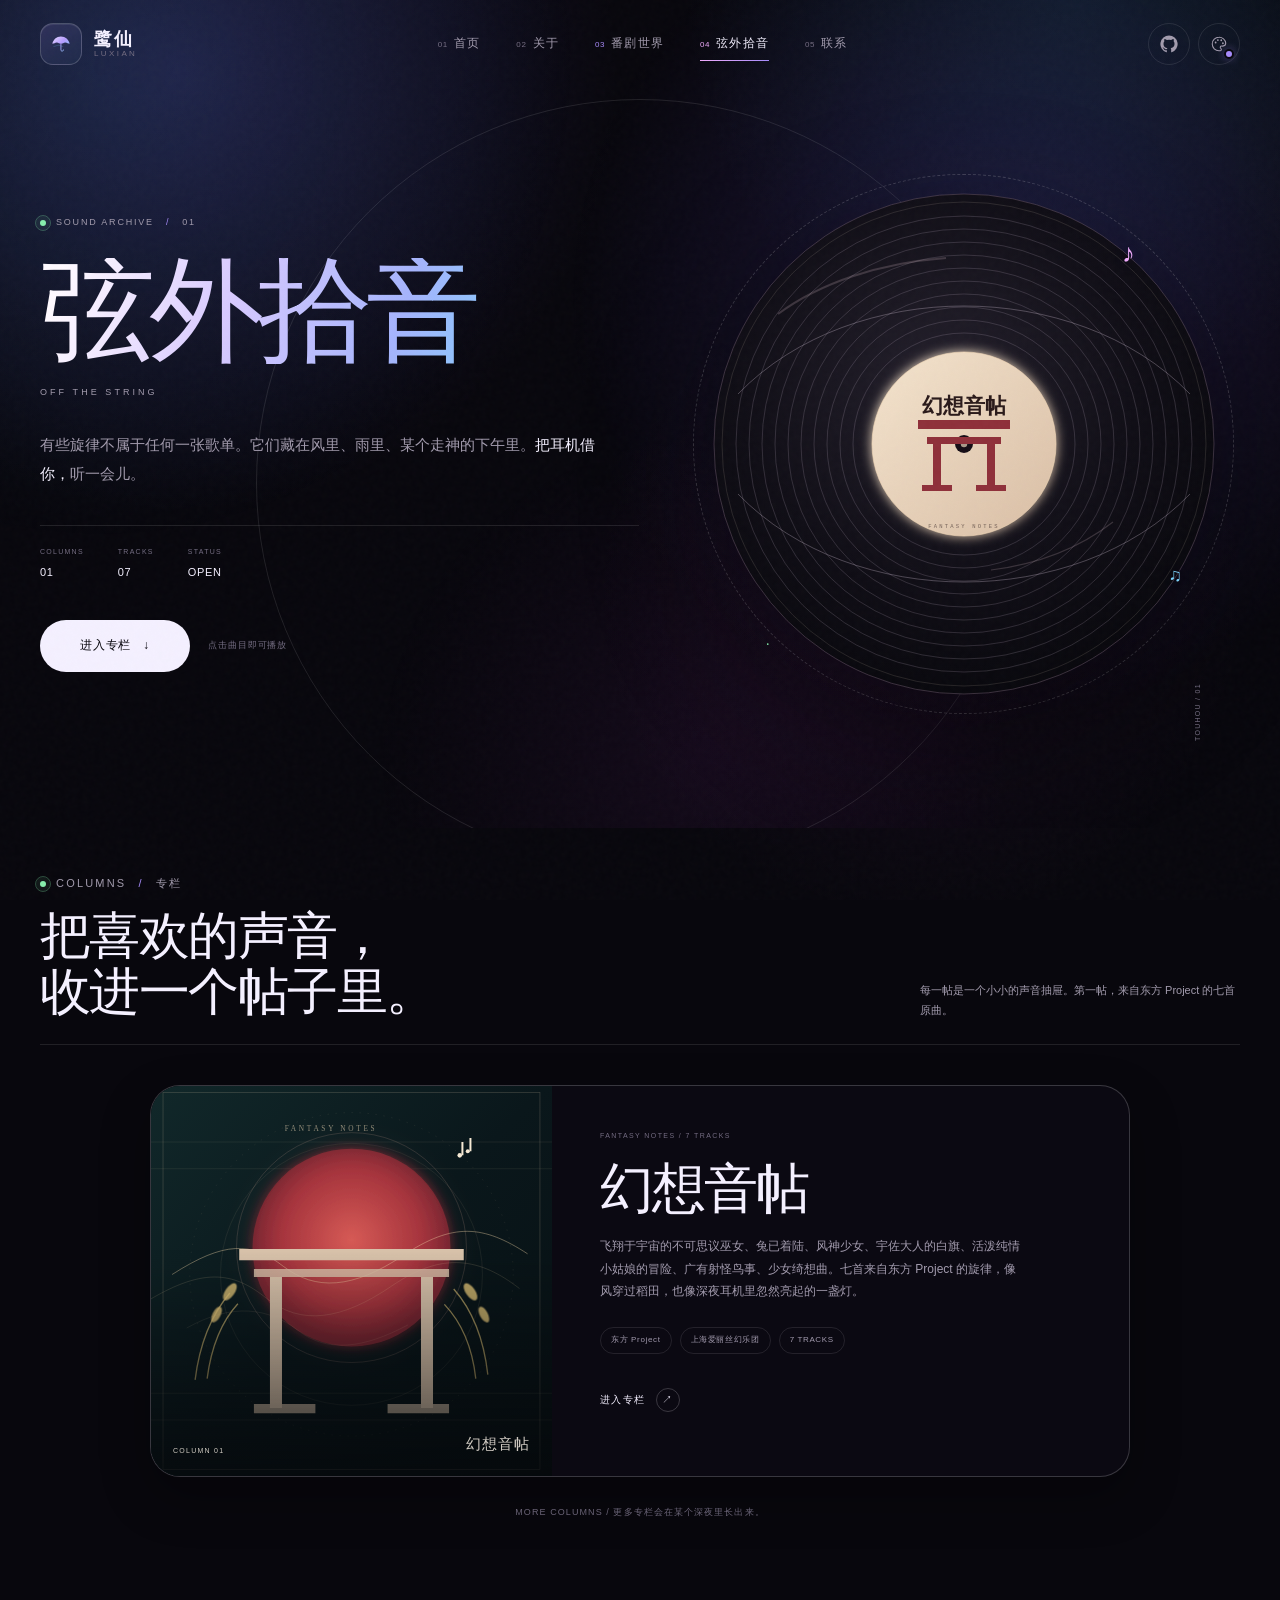
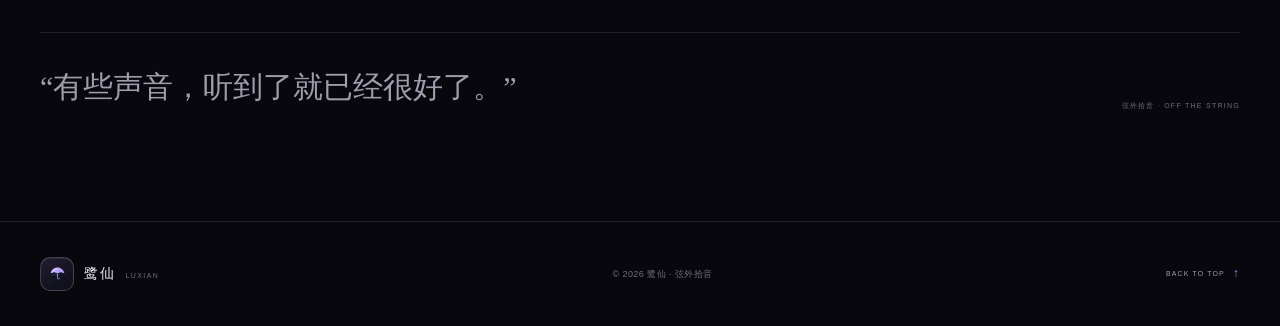
==== music.html @ 806c2c4f "Build Luxian personal website" ====
<!doctype html>
<html lang="zh-CN" data-theme="night" data-tone="dark">
<head>
  <meta charset="utf-8">
  <meta name="viewport" content="width=device-width, initial-scale=1">
  <title>弦外拾音 · 鹭仙 — 收录喜欢的音乐</title>
  <meta name="description" content="鹭仙的音乐分区「弦外拾音」，第一个专栏「幻想音帖」收录《飞翔于宇宙的不可思议巫女》《兔已着陆》《风神少女》《宇佐大人的白旗》《活泼纯情小姑娘的冒险》《广有射怪鸟事》《少女绮想曲》，可直接在网页播放。">
  <meta name="author" content="鹭仙 Luxian">
  <meta name="theme-color" content="#08070d">
  <meta name="color-scheme" content="dark light">
  <link rel="canonical" href="https://luxian120.github.io/music.html">
  <link rel="icon" href="assets/mark.svg" type="image/svg+xml">
  <link rel="apple-touch-icon" href="assets/avatar.jpg">

  <meta property="og:type" content="website">
  <meta property="og:locale" content="zh_CN">
  <meta property="og:site_name" content="鹭仙 · Luxian">
  <meta property="og:title" content="弦外拾音 · 鹭仙 — 收录喜欢的音乐">
  <meta property="og:description" content="第一个专栏「幻想音帖」：七首来自东方 Project 的旋律，点击即可播放。">
  <meta property="og:url" content="https://luxian120.github.io/music.html">
  <meta property="og:image" content="https://luxian120.github.io/assets/og-cover.png">
  <meta property="og:image:width" content="1200">
  <meta property="og:image:height" content="630">
  <meta name="twitter:card" content="summary_large_image">
  <meta name="twitter:title" content="弦外拾音 · 鹭仙">
  <meta name="twitter:description" content="第一个专栏「幻想音帖」：七首来自东方 Project 的旋律，点击即可播放。">
  <meta name="twitter:image" content="https://luxian120.github.io/assets/og-cover.png">

  <script>
    (function () {
      try {
        var moods = {
          day: ['light', '#f5efe5'],
          rain: ['light', '#e6eff3'],
          night: ['dark', '#08070d'],
          bloom: ['light', '#f7eef3']
        };
        var saved = localStorage.getItem('luxian-mood');
        if (!moods[saved]) {
          var legacy = localStorage.getItem('luxian-theme');
          saved = legacy === 'light' ? 'day' : legacy === 'dark' ? 'night' : 'night';
        }
        if (!moods[saved]) saved = 'night';
        document.documentElement.setAttribute('data-theme', saved);
        document.documentElement.setAttribute('data-tone', moods[saved][0]);
        document.documentElement.style.colorScheme = moods[saved][0] === 'dark' ? 'dark' : 'light';
        document.querySelector('meta[name="theme-color"]').setAttribute('content', moods[saved][1]);
      } catch (e) {}
      document.documentElement.classList.add('js');
    })();
  </script>

  <link rel="stylesheet" href="styles.css">
  <link rel="stylesheet" href="music.css">
</head>
<body class="music-page">
  <a class="skip-link" href="#main">跳至主要内容</a>
  <div class="noise" aria-hidden="true"></div>
  <div class="scroll-progress" aria-hidden="true"><span></span></div>

  <svg class="music-symbols" aria-hidden="true" width="0" height="0">
    <defs>
      <symbol id="cover-fantasy" viewBox="0 0 600 600" preserveAspectRatio="xMidYMid slice">
        <defs>
          <linearGradient id="cf-bg" x1="0" y1="0" x2="600" y2="600" gradientUnits="userSpaceOnUse">
            <stop stop-color="#11282a"/><stop offset=".5" stop-color="#0a171b"/><stop offset="1" stop-color="#071013"/>
          </linearGradient>
          <radialGradient id="cf-sun" cx="50%" cy="46%" r="50%">
            <stop stop-color="#d85b56"/><stop offset=".7" stop-color="#a8353e"/><stop offset="1" stop-color="#7d2732"/>
          </radialGradient>
          <filter id="cf-glow" x="-80%" y="-80%" width="260%" height="260%">
            <feGaussianBlur stdDeviation="10" result="b"/>
            <feMerge><feMergeNode in="b"/><feMergeNode in="SourceGraphic"/></feMerge>
          </filter>
        </defs>
        <rect width="600" height="600" fill="url(#cf-bg)"/>
        <g stroke="#d9c2a4" stroke-opacity=".13" fill="none">
          <path d="M0 92h600M0 132h600M0 468h600M0 508h600"/>
          <circle cx="300" cy="290" r="242" stroke-dasharray="2 10"/>
          <circle cx="300" cy="290" r="196"/>
        </g>
        <g filter="url(#cf-glow)">
          <circle cx="300" cy="250" r="148" fill="url(#cf-sun)" opacity=".9"/>
          <circle cx="300" cy="250" r="172" fill="none" stroke="#f0b7a5" stroke-opacity=".24"/>
        </g>
        <g fill="none" stroke="#f1d6a8" stroke-linecap="round">
          <path d="M32 290c78-50 118-49 166-12s104 34 179-16 120-46 186-3" stroke-opacity=".42" stroke-width="1.4"/>
          <path d="M-12 334c88-55 134-49 185-8s112 33 188-19 132-41 190 4" stroke-opacity=".22"/>
          <path d="M54 370c68-38 122-30 166 4s98 27 164-8" stroke-opacity=".15"/>
        </g>
        <g fill="#d8c2aa">
          <path d="M132 252h336v17H132Z"/>
          <path d="M154 282h292v12H154Z" opacity=".82"/>
          <path d="M178 294h18v196h-18ZM404 294h18v196h-18Z"/>
          <path d="M154 484h92v14h-92ZM354 484h92v14h-92Z" opacity=".8"/>
        </g>
        <g fill="none" stroke="#e7c879" stroke-opacity=".62" stroke-width="2">
          <path d="M66 448c8-64 30-104 52-130M84 446c7-54 24-88 46-112M504 440c-7-62-28-102-51-128M486 446c-6-54-25-88-47-111"/>
          <g fill="#e7c879" stroke="none" opacity=".8">
            <ellipse cx="118" cy="316" rx="7" ry="15" transform="rotate(35 118 316)"/>
            <ellipse cx="98" cy="350" rx="6" ry="13" transform="rotate(28 98 350)"/>
            <ellipse cx="478" cy="316" rx="7" ry="15" transform="rotate(-35 478 316)"/>
            <ellipse cx="498" cy="350" rx="6" ry="13" transform="rotate(-28 498 350)"/>
          </g>
        </g>
        <g fill="#f6e9d4">
          <circle cx="462" cy="112" r="3.4"/>
          <circle cx="474" cy="106" r="3"/>
          <path d="M466 112V92M478 106V86" fill="none" stroke="#f6e9d4" stroke-width="3"/>
        </g>
        <text x="200" y="76" fill="#f2d9b7" fill-opacity=".58" font-family="Georgia, serif" font-size="11" letter-spacing="4">FANTASY NOTES</text>
        <rect x="18" y="18" width="564" height="564" fill="none" stroke="#f2d9b7" stroke-opacity=".24"/>
      </symbol>
    </defs>
  </svg>

  <header class="site-header" id="site-header">
    <nav class="nav container" aria-label="主导航">
      <a class="brand" href="index.html" aria-label="鹭仙 Luxian，返回首页">
        <span class="brand-mark"><img src="assets/mark.svg" alt="" width="24" height="24"></span>
        <span class="brand-name"><strong>鹭仙</strong><small>LUXIAN</small></span>
      </a>

      <div class="nav-links">
        <a href="index.html"><span>01</span>首页</a>
        <a href="index.html#about"><span>02</span>关于</a>
        <a class="nav-worlds" href="worlds.html"><span>03</span>番剧世界</a>
        <a class="nav-music is-active" href="music.html" aria-current="page"><span>04</span>弦外拾音</a>
        <a href="index.html#contact"><span>05</span>联系</a>
      </div>

      <div class="nav-actions">
        <a class="icon-button github-link" href="https://github.com/Luxian120" target="_blank" rel="noopener noreferrer" aria-label="在 GitHub 上查看鹭仙">
          <svg viewBox="0 0 24 24" aria-hidden="true"><path fill="currentColor" d="M12 .7a11.5 11.5 0 0 0-3.64 22.4c.58.1.79-.25.79-.56v-2.2c-3.2.7-3.88-1.36-3.88-1.36-.53-1.33-1.28-1.68-1.28-1.68-1.05-.72.08-.7.08-.7 1.16.08 1.77 1.19 1.77 1.19 1.03 1.76 2.7 1.25 3.36.96.1-.75.4-1.25.73-1.54-2.56-.29-5.26-1.28-5.26-5.68 0-1.25.45-2.28 1.19-3.08-.12-.29-.52-1.46.11-3.04 0 0 .97-.31 3.16 1.18a11 11 0 0 1 5.76 0c2.2-1.49 3.16-1.18 3.16-1.18.63 1.58.23 2.75.11 3.04.74.8 1.19 1.83 1.19 3.08 0 4.41-2.7 5.38-5.27 5.67.41.36.78 1.07.78 2.15v3.2c0 .3.21.66.8.55A11.5 11.5 0 0 0 12 .7Z"/></svg>
        </a>
        <div class="mood-picker" data-mood-picker>
          <button class="icon-button mood-toggle" type="button" aria-label="切换心情主题" aria-haspopup="true" aria-controls="mood-menu" aria-expanded="false" title="切换心情主题">
            <svg viewBox="0 0 24 24" aria-hidden="true"><path d="M12 3a9 9 0 1 0 0 18h1.4a1.7 1.7 0 0 0 1-3.1 1.7 1.7 0 0 1 1-3.1H17a4 4 0 0 0 4-4A8.8 8.8 0 0 0 12 3Z" fill="none" stroke="currentColor" stroke-width="1.4"/><circle cx="7.5" cy="10" r="1.2" fill="currentColor"/><circle cx="10.5" cy="6.8" r="1.2" fill="currentColor"/><circle cx="15" cy="7" r="1.2" fill="currentColor"/><circle cx="17.2" cy="11" r="1.2" fill="currentColor"/></svg>
          </button>
          <div class="mood-menu" id="mood-menu" role="menu" aria-label="心情主题" hidden>
            <div class="mood-menu-head"><span>MOOD</span><span>心情主题</span></div>
            <button class="mood-option" type="button" role="menuitemradio" aria-checked="false" data-mood="day"><span class="mood-swatch" style="--swatch:#d9873d"></span><span class="mood-name">晴<small>DAYLIGHT</small></span><span class="mood-check">✓</span></button>
            <button class="mood-option" type="button" role="menuitemradio" aria-checked="false" data-mood="rain"><span class="mood-swatch" style="--swatch:#5e9db8"></span><span class="mood-name">雨<small>RAIN</small></span><span class="mood-check">✓</span></button>
            <button class="mood-option" type="button" role="menuitemradio" aria-checked="true" data-mood="night"><span class="mood-swatch" style="--swatch:#a78bfa"></span><span class="mood-name">夜<small>MIDNIGHT</small></span><span class="mood-check">✓</span></button>
            <button class="mood-option" type="button" role="menuitemradio" aria-checked="false" data-mood="bloom"><span class="mood-swatch" style="--swatch:#d778a6"></span><span class="mood-name">花<small>BLOOM</small></span><span class="mood-check">✓</span></button>
          </div>
        </div>
        <button class="menu-toggle" type="button" aria-label="打开菜单" aria-expanded="false" aria-controls="mobile-menu">
          <span></span><span></span>
        </button>
      </div>
    </nav>
  </header>

  <div class="mobile-menu" id="mobile-menu" aria-hidden="true">
    <div class="mobile-menu-inner">
      <p class="mobile-kicker">MENU <span>/</span> 目录</p>
      <nav class="mobile-nav" aria-label="移动端导航">
        <a href="index.html"><span>01</span>首页</a>
        <a href="index.html#about"><span>02</span>关于</a>
        <a href="worlds.html"><span>03</span>番剧世界</a>
        <a href="music.html"><span>04</span>弦外拾音</a>
        <a href="index.html#contact"><span>05</span>联系</a>
      </nav>
      <div class="mobile-menu-foot">
        <a href="https://github.com/Luxian120" target="_blank" rel="noopener noreferrer">GitHub <span>↗</span></a>
        <p>ShanghaiTech University<br>Computer Science</p>
      </div>
    </div>
  </div>

  <main id="main">
    <section class="music-hero" id="top">
      <div class="container music-hero-inner">
        <div class="music-hero-copy">
          <p class="eyebrow reveal"><span class="status-dot"></span>SOUND ARCHIVE <span class="eyebrow-slash">/</span> 01</p>
          <h1 class="music-title reveal">
            <span class="music-title-cn">弦外拾音</span>
            <small>OFF THE STRING</small>
          </h1>
          <p class="music-lead reveal">有些旋律不属于任何一张歌单。它们藏在风里、雨里、某个走神的下午里。<em>把耳机借你，</em>听一会儿。</p>

          <div class="music-meta-row reveal">
            <span class="music-meta"><span>COLUMNS</span><strong>01</strong></span>
            <span class="music-meta"><span>TRACKS</span><strong>07</strong></span>
            <span class="music-meta"><span>STATUS</span><strong>OPEN</strong></span>
          </div>

          <div class="music-hero-actions reveal">
            <a class="button button-primary" href="#columns">进入专栏 <span>↓</span></a>
            <small>点击曲目即可播放</small>
          </div>
        </div>

        <div class="music-hero-art reveal" aria-hidden="true">
          <span class="music-float-note music-float-note--a">♪</span>
          <span class="music-float-note music-float-note--b">♫</span>
          <span class="music-float-note music-float-note--c">·</span>
          <svg class="music-disc" viewBox="0 0 520 520">
            <defs>
              <radialGradient id="disc-bg" cx="45%" cy="38%" r="72%">
                <stop stop-color="#24202c"/><stop offset=".55" stop-color="#100e16"/><stop offset="1" stop-color="#06060a"/>
              </radialGradient>
              <linearGradient id="disc-label" x1="0" y1="0" x2="1" y2="1">
                <stop stop-color="#f4e4ce"/><stop offset="1" stop-color="#d9bea5"/>
              </linearGradient>
              <filter id="disc-glow" x="-60%" y="-60%" width="220%" height="220%">
                <feGaussianBlur stdDeviation="6" result="b"/>
                <feMerge><feMergeNode in="b"/><feMergeNode in="SourceGraphic"/></feMerge>
              </filter>
            </defs>
            <circle cx="260" cy="260" r="250" fill="url(#disc-bg)" stroke="#6b596a" stroke-opacity=".5"/>
            <g class="disc-grooves" fill="none" stroke="#d9c9de" stroke-opacity=".17">
              <circle cx="260" cy="260" r="228"/>
              <circle cx="260" cy="260" r="215"/>
              <circle cx="260" cy="260" r="202"/>
              <circle cx="260" cy="260" r="189"/>
              <circle cx="260" cy="260" r="176"/>
              <circle cx="260" cy="260" r="163"/>
              <circle cx="260" cy="260" r="150"/>
              <circle cx="260" cy="260" r="137"/>
              <circle cx="260" cy="260" r="124"/>
              <circle cx="260" cy="260" r="111"/>
              <path d="M34 210c58-60 144-88 226-88s168 28 226 88" stroke-opacity=".3"/>
              <path d="M34 310c58 60 144 88 226 88s168-28 226-88" stroke-opacity=".3"/>
            </g>
            <g class="disc-highlight" fill="none" stroke="#f7d8e1" stroke-opacity=".18">
              <path d="M74 130c42-31 101-51 168-56" stroke-width="2"/>
              <path d="M287 386c49-6 91-24 122-48" stroke-width="1.2"/>
            </g>
            <g filter="url(#disc-glow)">
              <circle cx="260" cy="260" r="92" fill="url(#disc-label)"/>
              <circle cx="260" cy="260" r="92" fill="none" stroke="#f3d9b7" stroke-opacity=".6"/>
              <circle cx="260" cy="260" r="9" fill="#171018"/>
              <circle cx="260" cy="260" r="3.2" fill="#e9d4ba" opacity=".7"/>
            </g>
            <g fill="#8f303a">
              <path d="M214 236h92v9h-92Z"/>
              <path d="M223 253h74v7h-74Z"/>
              <path d="M229 260h8v44h-8ZM283 260h8v44h-8Z"/>
              <path d="M218 301h30v6h-30ZM272 301h30v6h-30Z"/>
            </g>
            <text x="260" y="229" text-anchor="middle" fill="#2a1a1a" font-family="'Songti SC', 'SimSun', serif" font-size="21" font-weight="600">幻想音帖</text>
            <text x="260" y="344" text-anchor="middle" fill="#2a1a1a" fill-opacity=".58" font-family="monospace" font-size="5.5" letter-spacing="2.2">FANTASY NOTES</text>
            <circle cx="260" cy="260" r="242" fill="none" stroke="#f4e4ce" stroke-opacity=".12"/>
          </svg>
          <span class="music-art-caption">TOUHOU / 01</span>
        </div>
      </div>
    </section>

    <section class="music-columns" id="columns">
      <div class="container">
        <div class="music-section-head reveal">
          <div>
            <p class="eyebrow"><span class="status-dot"></span>COLUMNS <span class="eyebrow-slash">/</span> 专栏</p>
            <h2>把喜欢的声音，<br>收进一个帖子里。</h2>
          </div>
          <p>每一帖是一个小小的声音抽屉。第一帖，来自东方 Project 的七首原曲。</p>
        </div>

        <button class="music-column-card reveal" type="button" data-open-column aria-haspopup="dialog" aria-controls="column-dialog">
          <span class="music-column-cover" aria-hidden="true">
            <svg viewBox="0 0 600 600" preserveAspectRatio="xMidYMid slice"><use href="#cover-fantasy"></use></svg>
            <span class="music-cover-meta"><span>COLUMN 01</span><strong>幻想音帖</strong></span>
          </span>
          <span class="music-column-copy">
            <span class="music-column-kicker">FANTASY NOTES / 7 TRACKS</span>
            <span class="music-column-title">幻想音帖</span>
            <span class="music-column-desc">飞翔于宇宙的不可思议巫女、兔已着陆、风神少女、宇佐大人的白旗、活泼纯情小姑娘的冒险、广有射怪鸟事、少女绮想曲。七首来自东方 Project 的旋律，像风穿过稻田，也像深夜耳机里忽然亮起的一盏灯。</span>
            <span class="music-column-tags"><span>东方 Project</span><span>上海爱丽丝幻乐团</span><span>7 TRACKS</span></span>
            <span class="music-column-enter">进入专栏 <b>↗</b></span>
          </span>
        </button>

        <p class="music-more">MORE COLUMNS / 更多专栏会在某个深夜里长出来。</p>
      </div>
    </section>

    <section class="music-note">
      <div class="container music-note-inner">
        <p>“有些声音，听到了就已经很好了。”</p>
        <span>弦外拾音 · OFF THE STRING</span>
      </div>
    </section>
  </main>

  <dialog class="column-dialog" id="column-dialog" aria-labelledby="column-title">
    <div class="column-shell">
      <div class="column-art-panel" aria-hidden="true">
        <svg viewBox="0 0 600 600" preserveAspectRatio="xMidYMid slice"><use href="#cover-fantasy"></use></svg>
        <div class="column-art-caption">
          <span>COLUMN 01 / FANTASY NOTES</span>
          <strong>幻想音帖</strong>
          <small>TOUHOU PROJECT / 7 TRACKS</small>
        </div>
      </div>

      <div class="column-content">
        <button class="column-close" type="button" aria-label="关闭专栏">
          <svg viewBox="0 0 20 20" width="16" height="16" aria-hidden="true"><path d="m4 4 12 12M16 4 4 16" fill="none" stroke="currentColor" stroke-width="1.4" stroke-linecap="round"/></svg>
        </button>

        <p class="eyebrow">COLUMN 01 <span class="eyebrow-slash">/</span> 幻想音帖</p>
        <h2 id="column-title">幻想音帖</h2>
        <p class="column-intro">七首来自《东方 Project》原声音乐集的曲子。把音量调到舒服的位置，让风先吹一会儿。</p>

        <div class="track-list" aria-label="幻想音帖曲目">
          <button class="track" type="button" data-src="assets/music/cosmic-shrine-maiden.mp3" data-title="飞翔于宇宙的不可思议巫女" data-artist="宇宙を飛ぶ不思議な巫女 / 上海爱丽丝幻乐团" aria-label="播放 飞翔于宇宙的不可思议巫女">
            <span class="track-index">01</span>
            <span class="track-info"><strong>飞翔于宇宙的不可思议巫女</strong><small>宇宙を飛ぶ不思議な巫女 · 上海爱丽丝幻乐团</small></span>
            <span class="track-time">--:--</span>
            <span class="track-play" aria-hidden="true">
              <svg class="track-icon-play" viewBox="0 0 16 16"><path d="M4.5 2.8v10.4L13 8 4.5 2.8Z" fill="currentColor"/></svg>
              <svg class="track-icon-pause" viewBox="0 0 16 16"><path d="M4.5 2.8h2.6v10.4H4.5zM8.9 2.8h2.6v10.4H8.9z" fill="currentColor"/></svg>
            </span>
          </button>

          <button class="track" type="button" data-src="assets/music/rabbit-landed.mp3" data-title="兔已着陆" data-artist="兎は舞い降りた / 上海爱丽丝幻乐团" aria-label="播放 兔已着陆">
            <span class="track-index">02</span>
            <span class="track-info"><strong>兔已着陆</strong><small>兎は舞い降りた · 上海爱丽丝幻乐团</small></span>
            <span class="track-time">--:--</span>
            <span class="track-play" aria-hidden="true">
              <svg class="track-icon-play" viewBox="0 0 16 16"><path d="M4.5 2.8v10.4L13 8 4.5 2.8Z" fill="currentColor"/></svg>
              <svg class="track-icon-pause" viewBox="0 0 16 16"><path d="M4.5 2.8h2.6v10.4H4.5zM8.9 2.8h2.6v10.4H8.9z" fill="currentColor"/></svg>
            </span>
          </button>

          <button class="track" type="button" data-src="assets/music/wind-goddess.mp3" data-title="风神少女" data-artist="风神少女 (Short Version) / 上海爱丽丝幻乐团" aria-label="播放 风神少女">
            <span class="track-index">03</span>
            <span class="track-info"><strong>风神少女</strong><small>风神少女 (Short Version) · 上海爱丽丝幻乐团</small></span>
            <span class="track-time">--:--</span>
            <span class="track-play" aria-hidden="true">
              <svg class="track-icon-play" viewBox="0 0 16 16"><path d="M4.5 2.8v10.4L13 8 4.5 2.8Z" fill="currentColor"/></svg>
              <svg class="track-icon-pause" viewBox="0 0 16 16"><path d="M4.5 2.8h2.6v10.4H4.5zM8.9 2.8h2.6v10.4H8.9z" fill="currentColor"/></svg>
            </span>
          </button>

          <button class="track" type="button" data-src="assets/music/usagi-white-flag.mp3" data-title="宇佐大人的白旗" data-artist="お宇佐さまの素い幡 / 上海爱丽丝幻乐团" aria-label="播放 宇佐大人的白旗">
            <span class="track-index">04</span>
            <span class="track-info"><strong>宇佐大人的白旗</strong><small>お宇佐さまの素い幡 · 上海爱丽丝幻乐团</small></span>
            <span class="track-time">--:--</span>
            <span class="track-play" aria-hidden="true">
              <svg class="track-icon-play" viewBox="0 0 16 16"><path d="M4.5 2.8v10.4L13 8 4.5 2.8Z" fill="currentColor"/></svg>
              <svg class="track-icon-pause" viewBox="0 0 16 16"><path d="M4.5 2.8h2.6v10.4H4.5zM8.9 2.8h2.6v10.4H8.9z" fill="currentColor"/></svg>
            </span>
          </button>

          <button class="track" type="button" data-src="assets/music/otenba-adventure.mp3" data-title="活泼纯情小姑娘的冒险" data-artist="おてんば恋娘の冒険 / 上海爱丽丝幻乐团" aria-label="播放 活泼纯情小姑娘的冒险">
            <span class="track-index">05</span>
            <span class="track-info"><strong>活泼纯情小姑娘的冒险</strong><small>おてんば恋娘の冒険 · 上海爱丽丝幻乐团</small></span>
            <span class="track-time">--:--</span>
            <span class="track-play" aria-hidden="true">
              <svg class="track-icon-play" viewBox="0 0 16 16"><path d="M4.5 2.8v10.4L13 8 4.5 2.8Z" fill="currentColor"/></svg>
              <svg class="track-icon-pause" viewBox="0 0 16 16"><path d="M4.5 2.8h2.6v10.4H4.5zM8.9 2.8h2.6v10.4H8.9z" fill="currentColor"/></svg>
            </span>
          </button>

          <button class="track" type="button" data-src="assets/music/till-when.mp3" data-title="广有射怪鸟事" data-artist="広有射怪鳥事 ～ Till When / 上海爱丽丝幻乐团" aria-label="播放 广有射怪鸟事">
            <span class="track-index">06</span>
            <span class="track-info"><strong>广有射怪鸟事</strong><small>広有射怪鳥事 ～ Till When · 上海爱丽丝幻乐团</small></span>
            <span class="track-time">--:--</span>
            <span class="track-play" aria-hidden="true">
              <svg class="track-icon-play" viewBox="0 0 16 16"><path d="M4.5 2.8v10.4L13 8 4.5 2.8Z" fill="currentColor"/></svg>
              <svg class="track-icon-pause" viewBox="0 0 16 16"><path d="M4.5 2.8h2.6v10.4H4.5zM8.9 2.8h2.6v10.4H8.9z" fill="currentColor"/></svg>
            </span>
          </button>

          <button class="track" type="button" data-src="assets/music/dream-battle.mp3" data-title="少女绮想曲" data-artist="少女綺想曲 ～ Dream Battle / 上海爱丽丝幻乐团" aria-label="播放 少女绮想曲">
            <span class="track-index">07</span>
            <span class="track-info"><strong>少女绮想曲</strong><small>少女綺想曲 ～ Dream Battle · 上海爱丽丝幻乐团</small></span>
            <span class="track-time">--:--</span>
            <span class="track-play" aria-hidden="true">
              <svg class="track-icon-play" viewBox="0 0 16 16"><path d="M4.5 2.8v10.4L13 8 4.5 2.8Z" fill="currentColor"/></svg>
              <svg class="track-icon-pause" viewBox="0 0 16 16"><path d="M4.5 2.8h2.6v10.4H4.5zM8.9 2.8h2.6v10.4H8.9z" fill="currentColor"/></svg>
            </span>
          </button>
        </div>

        <div class="player">
          <audio id="music-audio" preload="none"></audio>
          <div class="player-head">
            <span>NOW PLAYING</span>
            <strong id="player-title">选一首，开始听</strong>
          </div>
          <div class="player-controls">
            <button class="player-toggle" id="player-toggle" type="button" aria-label="播放" disabled>
              <svg class="player-icon-play" viewBox="0 0 16 16" aria-hidden="true"><path d="M4.5 2.8v10.4L13 8 4.5 2.8Z" fill="currentColor"/></svg>
              <svg class="player-icon-pause" viewBox="0 0 16 16" aria-hidden="true"><path d="M4.5 2.8h2.6v10.4H4.5zM8.9 2.8h2.6v10.4H8.9z" fill="currentColor"/></svg>
            </button>
            <input class="player-seek" id="player-seek" type="range" min="0" max="100" value="0" step="0.1" aria-label="播放进度" disabled>
            <span class="player-time" id="player-time">0:00 / 0:00</span>
            <button class="player-mute" id="player-mute" type="button" aria-label="静音" aria-pressed="false" disabled>
              <svg viewBox="0 0 16 16" aria-hidden="true"><path d="M2.5 6.2h2.8L8.4 3v10L5.3 9.8H2.5Z" fill="currentColor"/><path d="M10.6 5.2c1.5 1.5 1.5 4.1 0 5.6M12.6 3.2c2.7 2.7 2.7 7 0 9.6" fill="none" stroke="currentColor" stroke-width="1.1" stroke-linecap="round"/><path class="mute-slash" d="m2.4 2.2 11.2 11.6" fill="none" stroke="currentColor" stroke-width="1.2" stroke-linecap="round"/></svg>
            </button>
          </div>
          <p class="player-status" id="player-status" aria-live="polite">点击曲目或播放键开始。</p>
        </div>

        <p class="column-footnote">曲目版权归原作者与上海爱丽丝幻乐团所有。这里只是私人收藏与试听，不做商业用途。</p>
      </div>
    </div>
  </dialog>

  <footer class="site-footer">
    <div class="container footer-inner">
      <a class="footer-brand" href="index.html">
        <span class="brand-mark"><img src="assets/mark.svg" alt="" width="22" height="22"></span>
        <span>鹭仙 <small>LUXIAN</small></span>
      </a>
      <p>© <span id="year">2026</span> 鹭仙 · 弦外拾音</p>
      <a class="back-top" href="#top">BACK TO TOP <span>↑</span></a>
    </div>
  </footer>

  <script src="script.js"></script>
  <script src="music.js"></script>
</body>
</html>
---- styles.css ----
/* =========================================================
   鹭仙 · Luxian — personal site
   Hand-written, dependency-free.
   ========================================================= */

:root {
  --font-sans: "Inter", "SF Pro Text", -apple-system, BlinkMacSystemFont, "Segoe UI", "PingFang SC", "Hiragino Sans GB", "Microsoft YaHei", sans-serif;
  --font-display: "Bodoni 72", Didot, "Times New Roman", "Songti SC", "Noto Serif SC", "STSong", "SimSun", serif;
  --font-serif: "Songti SC", "Noto Serif SC", "STSong", "SimSun", serif;

  --bg: #08070d;
  --bg-soft: #0d0b14;
  --surface: rgba(255, 255, 255, 0.045);
  --surface-strong: #141120;
  --surface-glass: rgba(14, 11, 22, 0.7);
  --text: #f4f0ff;
  --text-strong: #fffaff;
  --muted: #a29bad;
  --faint: #746d82;
  --line: rgba(255, 255, 255, 0.1);
  --line-strong: rgba(255, 255, 255, 0.19);
  --violet: #a78bfa;
  --violet-strong: #7c5cff;
  --blue: #7dd3fc;
  --pink: #f0abfc;
  --green: #86efac;
  --gradient: linear-gradient(108deg, #fffaff 4%, #d8caff 32%, #a5b4fc 60%, #7dd3fc 84%, #f0abfc 100%);
  --shadow-lg: 0 32px 90px rgba(0, 0, 0, 0.45);
  --shadow-md: 0 20px 50px rgba(0, 0, 0, 0.3);
  --radius-xl: 40px;
  --radius-lg: 32px;
  --radius-md: 22px;
  --ease: cubic-bezier(0.22, 1, 0.36, 1);
  --container: 1240px;
  --header-h: 88px;
  --bg-rgb: 8, 7, 13;
  --glow-a: rgba(124, 92, 255, 0.19);
  --glow-b: rgba(56, 189, 248, 0.1);
  --glow-c: rgba(217, 70, 239, 0.06);
  --mood-accent: #a78bfa;
  color-scheme: dark;
}

[data-theme="day"] {
  --bg: #f5efe5;
  --bg-soft: #ede3d5;
  --surface: rgba(255, 255, 255, 0.62);
  --surface-strong: #fffaf2;
  --surface-glass: rgba(255, 251, 246, 0.82);
  --text: #1f1812;
  --text-strong: #120d09;
  --muted: #6c6055;
  --faint: #988b7f;
  --line: rgba(31, 24, 18, 0.11);
  --line-strong: rgba(31, 24, 18, 0.22);
  --violet: #a85a33;
  --violet-strong: #8c4527;
  --blue: #2f7780;
  --pink: #c2606f;
  --green: #4e7a58;
  --gradient: linear-gradient(108deg, #24140d 2%, #74361f 30%, #ad5b35 62%, #2f6e76 88%, #bc6b7a 100%);
  --shadow-lg: 0 32px 90px rgba(92, 58, 36, 0.16);
  --shadow-md: 0 20px 50px rgba(92, 58, 36, 0.11);
  --bg-rgb: 245, 239, 229;
  --glow-a: rgba(255, 184, 112, 0.24);
  --glow-b: rgba(255, 125, 95, 0.13);
  --glow-c: rgba(63, 151, 154, 0.13);
  --mood-accent: #d9873d;
}

[data-theme="rain"] {
  --bg: #e6eff3;
  --bg-soft: #dbe8ee;
  --surface: rgba(255, 255, 255, 0.58);
  --surface-strong: #f7fbfd;
  --surface-glass: rgba(247, 251, 253, 0.8);
  --text: #16232b;
  --text-strong: #0b161d;
  --muted: #586b76;
  --faint: #8899a2;
  --line: rgba(22, 35, 43, 0.11);
  --line-strong: rgba(22, 35, 43, 0.22);
  --violet: #2f7f9e;
  --violet-strong: #226a86;
  --blue: #2f7f9e;
  --pink: #6f7fb3;
  --green: #377a6b;
  --gradient: linear-gradient(108deg, #13242c 2%, #27566b 32%, #3b8093 64%, #697ba8 100%);
  --shadow-lg: 0 32px 90px rgba(40, 69, 83, 0.16);
  --shadow-md: 0 20px 50px rgba(40, 69, 83, 0.11);
  --bg-rgb: 230, 239, 243;
  --glow-a: rgba(95, 160, 190, 0.22);
  --glow-b: rgba(120, 150, 200, 0.14);
  --glow-c: rgba(90, 180, 170, 0.12);
  --mood-accent: #5e9db8;
}

[data-theme="bloom"] {
  --bg: #f7eef3;
  --bg-soft: #f0e2ea;
  --surface: rgba(255, 255, 255, 0.6);
  --surface-strong: #fff9fc;
  --surface-glass: rgba(255, 250, 253, 0.84);
  --text: #261621;
  --text-strong: #160b13;
  --muted: #76616f;
  --faint: #9e8a97;
  --line: rgba(38, 22, 34, 0.11);
  --line-strong: rgba(38, 22, 34, 0.21);
  --violet: #b04d88;
  --violet-strong: #963a71;
  --blue: #6d7bb5;
  --pink: #c25b8e;
  --green: #5c7a5e;
  --gradient: linear-gradient(108deg, #2a1024 2%, #793b68 32%, #b04d88 64%, #6d7bb5 100%);
  --shadow-lg: 0 32px 90px rgba(92, 46, 74, 0.15);
  --shadow-md: 0 20px 50px rgba(92, 46, 74, 0.1);
  --bg-rgb: 247, 238, 243;
  --glow-a: rgba(230, 140, 190, 0.22);
  --glow-b: rgba(170, 140, 230, 0.15);
  --glow-c: rgba(255, 180, 200, 0.13);
  --mood-accent: #d778a6;
}

[data-tone="light"] {
  color-scheme: light;
}

*,
*::before,
*::after {
  box-sizing: border-box;
}

html {
  scroll-behavior: smooth;
  -webkit-text-size-adjust: 100%;
}

body {
  min-width: 320px;
  margin: 0;
  overflow-x: hidden;
  background-color: var(--bg);
  color: var(--text);
  font-family: var(--font-sans);
  font-size: 16px;
  line-height: 1.6;
  -webkit-font-smoothing: antialiased;
  text-rendering: optimizeLegibility;
  transition: background-color 0.5s ease, color 0.5s ease;
}

body.menu-open {
  overflow: hidden;
}

body::before {
  position: fixed;
  inset: 0;
  z-index: -2;
  background:
    radial-gradient(circle at 14% 8%, var(--glow-a), transparent 32%),
    radial-gradient(circle at 84% 0%, var(--glow-b), transparent 28%),
    radial-gradient(circle at 72% 66%, var(--glow-c), transparent 30%),
    var(--bg);
  content: "";
  pointer-events: none;
}

::selection {
  background: var(--violet);
  color: #0a0612;
}

img,
svg {
  display: block;
  max-width: 100%;
}

a {
  color: inherit;
  text-decoration: none;
}

button {
  padding: 0;
  border: 0;
  background: none;
  color: inherit;
  font: inherit;
  cursor: pointer;
}

ul,
p,
h1,
h2,
h3,
h4 {
  margin: 0;
}

ul {
  padding: 0;
  list-style: none;
}

h1,
h2,
h3,
h4 {
  font-weight: 500;
  line-height: 1.1;
}

:focus-visible {
  border-radius: 4px;
  outline: 2px solid var(--blue);
  outline-offset: 4px;
}

.container {
  width: min(var(--container), calc(100% - 80px));
  margin-inline: auto;
}

.skip-link {
  position: fixed;
  top: 12px;
  left: 12px;
  z-index: 200;
  padding: 10px 16px;
  border-radius: 8px;
  background: var(--text);
  color: var(--bg);
  font-size: 13px;
  transform: translateY(-160%);
  transition: transform 0.2s ease;
}

.skip-link:focus {
  transform: translateY(0);
}

.noise {
  position: fixed;
  inset: 0;
  z-index: 150;
  background-image: url("data:image/svg+xml,%3Csvg viewBox='0 0 180 180' xmlns='http://www.w3.org/2000/svg'%3E%3Cfilter id='n'%3E%3CfeTurbulence type='fractalNoise' baseFrequency='.88' numOctaves='4' stitchTiles='stitch'/%3E%3C/filter%3E%3Crect width='100%25' height='100%25' filter='url(%23n)' opacity='.62'/%3E%3C/svg%3E");
  opacity: 0.035;
  pointer-events: none;
}

[data-tone="light"] .noise {
  opacity: 0.045;
}

.scroll-progress {
  position: fixed;
  top: 0;
  right: 0;
  left: 0;
  z-index: 160;
  height: 2px;
  pointer-events: none;
}

.scroll-progress span {
  display: block;
  width: 100%;
  height: 100%;
  background: linear-gradient(90deg, var(--violet), var(--blue), var(--pink));
  transform: scaleX(0);
  transform-origin: 0 50%;
  will-change: transform;
}

/* ---------- Header ---------- */

.site-header {
  position: fixed;
  top: 0;
  right: 0;
  left: 0;
  z-index: 100;
  border-bottom: 1px solid transparent;
  transition: background-color 0.35s ease, border-color 0.35s ease, backdrop-filter 0.35s ease;
}

.site-header.is-scrolled {
  border-bottom-color: var(--line);
  background: rgba(var(--bg-rgb), 0.72);
  backdrop-filter: blur(18px) saturate(1.25);
  -webkit-backdrop-filter: blur(18px) saturate(1.25);
}

.nav {
  display: flex;
  height: var(--header-h);
  align-items: center;
  justify-content: space-between;
  gap: 30px;
}

.brand {
  display: inline-flex;
  flex-shrink: 0;
  align-items: center;
  gap: 12px;
}

.brand-mark {
  display: grid;
  width: 42px;
  height: 42px;
  place-items: center;
  border: 1px solid var(--line-strong);
  border-radius: 13px;
  background: linear-gradient(145deg, rgba(167, 139, 250, 0.16), rgba(125, 211, 252, 0.04));
  box-shadow: inset 0 1px 0 rgba(255, 255, 255, 0.08);
  transition: border-color 0.3s ease, transform 0.4s var(--ease);
}

.brand:hover .brand-mark {
  border-color: rgba(167, 139, 250, 0.6);
  transform: rotate(-7deg);
}

.brand-mark img {
  width: 24px;
  height: 24px;
}

.brand-name {
  display: flex;
  flex-direction: column;
  gap: 2px;
  line-height: 1;
}

.brand-name strong {
  font-family: var(--font-serif);
  font-size: 18px;
  font-weight: 600;
  letter-spacing: 0.12em;
}

.brand-name small {
  color: var(--faint);
  font-size: 8px;
  font-weight: 500;
  letter-spacing: 0.3em;
}

.nav-links {
  display: flex;
  align-items: center;
  gap: 36px;
}

.nav-links a {
  position: relative;
  padding: 9px 0;
  color: var(--muted);
  font-size: 12px;
  letter-spacing: 0.1em;
  transition: color 0.25s ease;
}

.nav-links a span {
  margin-right: 6px;
  color: var(--faint);
  font-size: 8px;
  letter-spacing: 0.08em;
}

.nav-links a::after {
  position: absolute;
  bottom: 2px;
  left: 0;
  width: 0;
  height: 1px;
  background: var(--text);
  content: "";
  transition: width 0.35s var(--ease);
}

.nav-links a:hover,
.nav-links a.is-active {
  color: var(--text);
}

.nav-links a:hover::after,
.nav-links a.is-active::after {
  width: 100%;
}

.nav-links a.nav-worlds span {
  color: var(--violet);
}

.nav-links a.nav-worlds::after {
  background: linear-gradient(90deg, var(--violet), var(--blue));
}

.nav-links a.nav-music span {
  color: var(--pink);
}

.nav-links a.nav-music::after {
  background: linear-gradient(90deg, var(--pink), var(--violet));
}

.nav-actions {
  display: flex;
  flex-shrink: 0;
  align-items: center;
  gap: 8px;
}

.icon-button {
  display: grid;
  width: 42px;
  height: 42px;
  place-items: center;
  border: 1px solid var(--line);
  border-radius: 50%;
  color: var(--muted);
  transition: color 0.25s ease, border-color 0.25s ease, background-color 0.25s ease, transform 0.3s var(--ease);
}

.icon-button svg {
  width: 18px;
  height: 18px;
}

.icon-button:hover {
  border-color: var(--line-strong);
  background: var(--surface);
  color: var(--text);
  transform: translateY(-2px);
}

.mood-picker {
  position: relative;
}

.mood-toggle {
  position: relative;
}

.mood-toggle::after {
  position: absolute;
  right: 7px;
  bottom: 7px;
  width: 6px;
  height: 6px;
  border-radius: 50%;
  background: var(--mood-accent);
  box-shadow: 0 0 0 2px var(--bg), 0 0 10px var(--mood-accent);
  content: "";
  transition: background-color 0.35s ease;
}

.mood-menu {
  position: absolute;
  top: calc(100% + 12px);
  right: 0;
  z-index: 140;
  width: 238px;
  padding: 10px;
  border: 1px solid var(--line-strong);
  border-radius: 18px;
  background: var(--surface-glass);
  box-shadow: var(--shadow-md);
  backdrop-filter: blur(20px) saturate(1.2);
  -webkit-backdrop-filter: blur(20px) saturate(1.2);
}

.mood-menu[hidden] {
  display: none;
}

.mood-menu-head {
  display: flex;
  justify-content: space-between;
  padding: 7px 8px 11px;
  color: var(--faint);
  font-size: 7px;
  letter-spacing: 0.18em;
}

.mood-option {
  display: flex;
  width: 100%;
  align-items: center;
  gap: 10px;
  padding: 9px 8px;
  border-radius: 11px;
  color: var(--text);
  text-align: left;
  transition: background-color 0.25s ease;
}

.mood-option:hover,
.mood-option[aria-checked="true"] {
  background: var(--surface);
}

.mood-swatch {
  width: 26px;
  height: 26px;
  flex: 0 0 auto;
  border: 1px solid var(--line-strong);
  border-radius: 50%;
  background: var(--swatch);
  box-shadow: inset 0 0 0 4px rgba(255, 255, 255, 0.16);
}

.mood-name {
  display: flex;
  flex-direction: column;
  gap: 3px;
  font-family: var(--font-serif);
  font-size: 15px;
  line-height: 1;
}

.mood-name small {
  color: var(--faint);
  font-family: var(--font-sans);
  font-size: 6px;
  font-weight: 500;
  letter-spacing: 0.16em;
}

.mood-check {
  margin-left: auto;
  color: var(--violet);
  font-size: 12px;
  opacity: 0;
  transform: scale(0.7);
  transition: opacity 0.25s ease, transform 0.3s var(--ease);
}

.mood-option[aria-checked="true"] .mood-check {
  opacity: 1;
  transform: none;
}

.menu-toggle {
  position: relative;
  z-index: 110;
  display: none;
  width: 42px;
  height: 42px;
  border: 1px solid var(--line);
  border-radius: 50%;
}

.menu-toggle span {
  position: absolute;
  left: 50%;
  width: 16px;
  height: 1px;
  background: var(--text);
  transform: translateX(-50%);
  transition: top 0.35s var(--ease), transform 0.35s var(--ease);
}

.menu-toggle span:first-child {
  top: 18px;
}

.menu-toggle span:last-child {
  top: 23px;
}

.menu-open .menu-toggle span:first-child {
  top: 20px;
  transform: translateX(-50%) rotate(45deg);
}

.menu-open .menu-toggle span:last-child {
  top: 20px;
  transform: translateX(-50%) rotate(-45deg);
}

/* ---------- Mobile menu ---------- */

.mobile-menu {
  position: fixed;
  inset: 0;
  z-index: 95;
  display: flex;
  visibility: hidden;
  overflow-y: auto;
  padding: calc(var(--header-h) + 40px) 28px 32px;
  background:
    radial-gradient(circle at 80% 16%, rgba(124, 92, 255, 0.24), transparent 34%),
    radial-gradient(circle at 10% 90%, rgba(56, 189, 248, 0.1), transparent 34%),
    var(--bg);
  opacity: 0;
  transition: opacity 0.4s ease, visibility 0.4s ease;
}

.mobile-menu.is-open {
  visibility: visible;
  opacity: 1;
}

.mobile-menu-inner {
  display: flex;
  width: 100%;
  flex-direction: column;
}

.mobile-kicker {
  color: var(--faint);
  font-size: 9px;
  letter-spacing: 0.24em;
}

.mobile-kicker span {
  margin: 0 8px;
  color: var(--violet);
}

.mobile-nav {
  display: flex;
  margin-top: 36px;
  flex-direction: column;
  border-top: 1px solid var(--line);
}

.mobile-nav a {
  display: flex;
  align-items: baseline;
  gap: 18px;
  padding: 20px 0;
  border-bottom: 1px solid var(--line);
  font-family: var(--font-serif);
  font-size: 48px;
  letter-spacing: 0.04em;
  opacity: 0;
  transform: translateY(16px);
  transition: opacity 0.45s var(--ease), transform 0.45s var(--ease);
}

.mobile-nav a span {
  color: var(--faint);
  font-family: var(--font-sans);
  font-size: 9px;
  letter-spacing: 0.14em;
}

.mobile-menu.is-open .mobile-nav a {
  opacity: 1;
  transform: none;
}

.mobile-menu.is-open .mobile-nav a:nth-child(1) {
  transition-delay: 0.08s;
}

.mobile-menu.is-open .mobile-nav a:nth-child(2) {
  transition-delay: 0.14s;
}

.mobile-menu.is-open .mobile-nav a:nth-child(3) {
  transition-delay: 0.2s;
}

.mobile-menu.is-open .mobile-nav a:nth-child(4) {
  transition-delay: 0.26s;
}

.mobile-menu.is-open .mobile-nav a:nth-child(5) {
  transition-delay: 0.32s;
}

.mobile-menu-foot {
  display: flex;
  align-items: flex-end;
  justify-content: space-between;
  gap: 24px;
  margin-top: auto;
  padding-top: 48px;
  color: var(--muted);
  font-size: 12px;
}

.mobile-menu-foot a {
  display: inline-flex;
  align-items: center;
  gap: 8px;
  color: var(--text);
}

.mobile-menu-foot a span {
  color: var(--violet);
}

.mobile-menu-foot p {
  text-align: right;
  font-size: 9px;
  letter-spacing: 0.14em;
  line-height: 1.8;
  text-transform: uppercase;
}

/* ---------- Hero ---------- */

.hero {
  position: relative;
  display: flex;
  min-height: 100svh;
  align-items: center;
  overflow: hidden;
  padding: calc(var(--header-h) + 64px) 0 96px;
}

.hero::after {
  position: absolute;
  right: 0;
  bottom: 0;
  left: 0;
  height: 160px;
  background: linear-gradient(to top, var(--bg), transparent);
  content: "";
  pointer-events: none;
}

.hero-atmosphere {
  position: absolute;
  inset: 0;
  overflow: hidden;
  pointer-events: none;
}

.orb {
  position: absolute;
  border-radius: 50%;
  filter: blur(90px);
  opacity: 0.34;
  will-change: transform;
}

.orb-one {
  top: 4%;
  left: -6%;
  width: 520px;
  height: 520px;
  background: rgba(109, 74, 255, 0.6);
  animation: drift-one 19s ease-in-out infinite alternate;
}

.orb-two {
  top: 0;
  right: -4%;
  width: 480px;
  height: 480px;
  background: rgba(56, 189, 248, 0.45);
  opacity: 0.18;
  animation: drift-two 23s ease-in-out infinite alternate;
}

.orb-three {
  bottom: 4%;
  left: 44%;
  width: 360px;
  height: 360px;
  background: rgba(217, 70, 239, 0.35);
  opacity: 0.13;
  animation: drift-three 17s ease-in-out infinite alternate;
}

[data-tone="light"] .orb {
  opacity: 0.24;
}

.hero-grid-lines {
  position: absolute;
  inset: 0;
  background-image:
    linear-gradient(to right, var(--line) 1px, transparent 1px),
    linear-gradient(to bottom, var(--line) 1px, transparent 1px);
  background-size: 96px 96px;
  opacity: 0.28;
  mask-image: radial-gradient(ellipse 70% 62% at 56% 44%, #000 20%, transparent 78%);
  -webkit-mask-image: radial-gradient(ellipse 70% 62% at 56% 44%, #000 20%, transparent 78%);
}

.hero-watermark {
  position: absolute;
  top: 4%;
  right: 5%;
  color: transparent;
  font-family: var(--font-serif);
  font-size: clamp(300px, 36vw, 540px);
  font-weight: 600;
  line-height: 1;
  opacity: 0.7;
  -webkit-text-stroke: 1px rgba(196, 181, 253, 0.09);
  user-select: none;
}

[data-tone="light"] .hero-watermark {
  -webkit-text-stroke-color: rgba(91, 54, 232, 0.1);
}

.vertical-note {
  position: absolute;
  top: 50%;
  left: 22px;
  z-index: 3;
  color: var(--faint);
  font-size: 8px;
  letter-spacing: 0.32em;
  opacity: 0.7;
  transform: translateY(-50%);
  writing-mode: vertical-rl;
}

.hero-inner {
  position: relative;
  z-index: 2;
  display: grid;
  grid-template-columns: minmax(0, 1.04fr) minmax(440px, 0.96fr);
  align-items: center;
  gap: clamp(30px, 4vw, 76px);
}

.hero-copy {
  position: relative;
  z-index: 2;
  max-width: 700px;
}

.eyebrow {
  display: flex;
  align-items: center;
  gap: 10px;
  color: var(--muted);
  font-size: 9px;
  font-weight: 500;
  letter-spacing: 0.2em;
  line-height: 1.5;
}

.status-dot {
  position: relative;
  display: inline-block;
  width: 6px;
  height: 6px;
  flex: 0 0 auto;
  border-radius: 50%;
  background: var(--green);
  box-shadow: 0 0 0 4px rgba(134, 239, 172, 0.08);
}

.status-dot::after {
  position: absolute;
  inset: -5px;
  border: 1px solid rgba(134, 239, 172, 0.3);
  border-radius: 50%;
  content: "";
  animation: status-pulse 2.8s ease-out infinite;
}

.eyebrow-slash {
  margin: 0 2px;
  color: var(--violet);
}

.hero-title {
  display: flex;
  margin: 22px 0 22px;
  flex-direction: column;
  gap: 15px;
}

.hero-name {
  display: block;
  background: var(--gradient);
  background-clip: text;
  -webkit-background-clip: text;
  color: transparent;
  font-family: var(--font-serif);
  font-size: clamp(112px, 12.4vw, 186px);
  font-weight: 600;
  letter-spacing: -0.065em;
  line-height: 0.88;
  filter: drop-shadow(0 18px 50px rgba(124, 92, 255, 0.18));
}

.hero-alias {
  display: flex;
  align-items: center;
  gap: 13px;
  color: var(--faint);
  font-size: 9px;
  font-weight: 500;
  letter-spacing: 0.38em;
}

.hero-alias i {
  display: block;
  width: 30px;
  height: 1px;
  background: var(--line-strong);
}

.hero-statement {
  max-width: 590px;
  color: var(--text);
  font-family: var(--font-serif);
  font-size: clamp(28px, 2.75vw, 40px);
  font-weight: 500;
  letter-spacing: 0.01em;
  line-height: 1.48;
}

.hero-statement em {
  position: relative;
  background: var(--gradient);
  background-clip: text;
  -webkit-background-clip: text;
  color: transparent;
  font-style: normal;
}

.hero-statement em::after {
  position: absolute;
  right: 0.05em;
  bottom: 0.02em;
  left: 0.05em;
  height: 0.07em;
  background: linear-gradient(90deg, var(--violet), var(--blue), transparent);
  content: "";
  opacity: 0.55;
}

.hero-intro {
  max-width: 520px;
  margin-top: 24px;
  color: var(--muted);
  font-size: 15px;
  line-height: 1.95;
}

.hero-actions {
  display: flex;
  align-items: center;
  gap: 12px;
  margin-top: 34px;
}

.button {
  display: inline-flex;
  height: 52px;
  align-items: center;
  justify-content: center;
  gap: 12px;
  padding: 0 23px;
  border: 1px solid transparent;
  border-radius: 999px;
  font-size: 12px;
  letter-spacing: 0.05em;
  transition: transform 0.35s var(--ease), background-color 0.3s ease, color 0.3s ease, border-color 0.3s ease;
}

.button svg {
  width: 16px;
  height: 16px;
  transition: transform 0.35s var(--ease);
}

.button:hover {
  transform: translateY(-3px);
}

.button:hover svg {
  transform: translateY(3px);
}

.button-primary {
  background: var(--text);
  color: var(--bg);
}

.button-primary:hover {
  background: var(--violet);
  color: #0a0612;
}

.button-ghost {
  border-color: var(--line-strong);
  color: var(--text);
}

.button-ghost:hover {
  border-color: var(--violet);
  background: rgba(167, 139, 250, 0.08);
}

.button-ghost .arrow {
  color: var(--violet);
  font-size: 15px;
  transition: transform 0.35s var(--ease);
}

.button-ghost:hover .arrow {
  transform: translate(2px, -2px);
}

.hero-meta {
  display: flex;
  flex-wrap: wrap;
  gap: 26px 42px;
  margin-top: 44px;
  padding-top: 22px;
  border-top: 1px solid var(--line);
  max-width: 590px;
}

.meta-item {
  display: flex;
  flex-direction: column;
  gap: 5px;
}

.meta-label {
  color: var(--faint);
  font-size: 8px;
  font-weight: 500;
  letter-spacing: 0.2em;
}

.meta-value {
  color: var(--text);
  font-size: 11px;
  font-variant-numeric: tabular-nums;
  letter-spacing: 0.04em;
}

.meta-value--serif {
  font-family: var(--font-serif);
  font-size: 13px;
  letter-spacing: 0.12em;
}

/* ---------- Portrait ---------- */

.hero-visual {
  position: relative;
  z-index: 1;
  display: flex;
  flex-direction: column;
  align-items: stretch;
}

.visual-index {
  display: flex;
  justify-content: space-between;
  margin: 0 9% 14px;
  color: var(--faint);
  font-size: 8px;
  letter-spacing: 0.18em;
}

.portrait-stage {
  position: relative;
  width: 100%;
  max-width: 540px;
  margin-inline: auto;
  aspect-ratio: 1;
  perspective: 1100px;
}

.portrait-depth {
  position: relative;
  width: 100%;
  height: 100%;
  transform: rotateX(var(--rx, 0deg)) rotateY(var(--ry, 0deg));
  transform-style: preserve-3d;
  transition: transform 0.18s ease-out;
  will-change: transform;
}

.portrait-halo {
  position: absolute;
  inset: 5%;
  border-radius: 50%;
  background:
    radial-gradient(circle at 42% 38%, rgba(196, 181, 253, 0.32), transparent 46%),
    radial-gradient(circle at 64% 62%, rgba(125, 211, 252, 0.16), transparent 44%);
  filter: blur(38px);
}

.orbit {
  position: absolute;
  top: 50%;
  left: 50%;
  border-radius: 50%;
  pointer-events: none;
}

.orbit-outer {
  width: 93%;
  height: 93%;
  border: 1px dashed rgba(196, 181, 253, 0.28);
  animation: orbit-spin 55s linear infinite;
  transform: translate(-50%, -50%);
}

[data-tone="light"] .orbit-outer {
  border-color: rgba(91, 54, 232, 0.22);
}

.orbit-outer span {
  position: absolute;
  top: -3px;
  left: 50%;
  width: 6px;
  height: 6px;
  border-radius: 50%;
  background: var(--blue);
  box-shadow: 0 0 18px rgba(125, 211, 252, 0.75);
}

.orbit-inner {
  width: 83%;
  height: 83%;
  border: 1px solid rgba(125, 211, 252, 0.1);
}

.portrait-frame {
  position: absolute;
  top: 50%;
  left: 50%;
  width: 64%;
  aspect-ratio: 1;
  border-radius: 50%;
  background: conic-gradient(from 135deg, #c4b5fd, rgba(125, 211, 252, 0.55), #f0abfc, #7c5cff, #c4b5fd);
  box-shadow:
    0 36px 100px rgba(0, 0, 0, 0.55),
    0 0 0 13px rgba(255, 255, 255, 0.025),
    0 0 90px rgba(124, 92, 255, 0.24);
  padding: 1px;
  transform: translate(-50%, -50%);
}

[data-tone="light"] .portrait-frame {
  box-shadow:
    0 36px 90px rgba(67, 38, 101, 0.22),
    0 0 0 13px rgba(255, 255, 255, 0.35),
    0 0 90px rgba(124, 92, 255, 0.18);
}

.portrait-frame img {
  width: 100%;
  height: 100%;
  border: 7px solid var(--bg);
  border-radius: 50%;
  object-fit: cover;
  transition: border-color 0.5s ease, transform 0.7s var(--ease);
}

.portrait-frame:hover img {
  transform: scale(1.025);
}

.portrait-shine {
  position: absolute;
  top: 9%;
  left: 16%;
  width: 35%;
  height: 19%;
  border-radius: 50%;
  background: linear-gradient(180deg, rgba(255, 255, 255, 0.18), transparent);
  filter: blur(12px);
  pointer-events: none;
  transform: rotate(-28deg);
}

.float-tag {
  position: absolute;
  z-index: 5;
  display: inline-flex;
  align-items: center;
  gap: 9px;
  padding: 8px 13px 8px 8px;
  border: 1px solid var(--line-strong);
  border-radius: 999px;
  background: var(--surface-glass);
  box-shadow: 0 14px 38px rgba(0, 0, 0, 0.28);
  backdrop-filter: blur(14px);
  -webkit-backdrop-filter: blur(14px);
  white-space: nowrap;
  animation: float-tag 6.5s ease-in-out infinite alternate;
}

.tag-icon {
  display: grid;
  width: 29px;
  height: 29px;
  flex: 0 0 auto;
  place-items: center;
  border-radius: 50%;
  background: rgba(255, 255, 255, 0.06);
  background: color-mix(in srgb, var(--tag-accent) 13%, transparent);
  color: var(--tag-accent);
}

.tag-icon svg {
  width: 15px;
  height: 15px;
}

.tag-label {
  color: var(--text);
  font-size: 11px;
  font-weight: 500;
  letter-spacing: 0.04em;
  line-height: 1;
}

.float-tag--infj {
  --tag-accent: #c4b5fd;
  top: 1%;
  left: 10%;
  animation-delay: -0.4s;
  transform: rotate(-5deg);
}

.float-tag--acg {
  --tag-accent: #f0abfc;
  top: 0.5%;
  right: 8%;
  animation-delay: -2.1s;
  transform: rotate(4deg);
}

.float-tag--poetry {
  --tag-accent: #f2bc8a;
  top: 25%;
  left: -5%;
  animation-delay: -3.2s;
  transform: rotate(-4deg);
}

.float-tag--research {
  --tag-accent: #7dd3fc;
  top: 24%;
  right: -4%;
  animation-delay: -1.4s;
  transform: rotate(3deg);
}

.float-tag--counseling {
  --tag-accent: #fda4af;
  top: 51%;
  left: -3%;
  animation-delay: -2.7s;
  transform: rotate(-3deg);
}

.float-tag--vibe {
  --tag-accent: #70f0a8;
  top: 50%;
  right: -3%;
  animation-delay: -0.8s;
  transform: rotate(3deg);
}

.portrait-caption {
  position: absolute;
  bottom: 0;
  left: 1%;
  z-index: 4;
  width: 168px;
  padding: 14px 16px 13px;
  border: 1px solid var(--line);
  border-radius: 4px 18px 18px 18px;
  background: var(--surface-glass);
  box-shadow: var(--shadow-md);
  backdrop-filter: blur(14px);
  -webkit-backdrop-filter: blur(14px);
}

.caption-quote {
  display: block;
  height: 15px;
  color: var(--violet);
  font-family: var(--font-display);
  font-size: 30px;
  line-height: 0.7;
}

.portrait-caption p {
  font-family: var(--font-serif);
  font-size: 13px;
  letter-spacing: 0.14em;
  line-height: 1.65;
}

.portrait-caption small {
  display: block;
  margin-top: 8px;
  color: var(--faint);
  font-size: 6px;
  letter-spacing: 0.16em;
}

.hero-scroll {
  position: absolute;
  bottom: 26px;
  left: 50%;
  z-index: 4;
  display: flex;
  align-items: center;
  gap: 12px;
  color: var(--faint);
  font-size: 8px;
  letter-spacing: 0.24em;
  transform: translateX(-50%);
  transition: color 0.25s ease;
}

.hero-scroll:hover {
  color: var(--text);
}

.hero-scroll i {
  position: relative;
  display: block;
  width: 1px;
  height: 34px;
  overflow: hidden;
  background: var(--line-strong);
}

.hero-scroll i::after {
  position: absolute;
  top: -50%;
  left: 0;
  width: 100%;
  height: 50%;
  background: var(--violet);
  content: "";
  animation: scroll-line 2.2s ease-in-out infinite;
}

/* ---------- Marquee ---------- */

.marquee {
  position: relative;
  z-index: 3;
  overflow: hidden;
  padding: 17px 0;
  border-top: 1px solid var(--line);
  border-bottom: 1px solid var(--line);
  background: rgba(255, 255, 255, 0.015);
}

.marquee-track {
  display: flex;
  width: max-content;
  animation: marquee 34s linear infinite;
}

.marquee-group {
  display: flex;
  align-items: center;
  gap: 36px;
  padding-right: 36px;
}

.marquee-group span {
  color: var(--faint);
  font-size: 9px;
  letter-spacing: 0.24em;
  white-space: nowrap;
}

.marquee-group i {
  display: block;
  width: 4px;
  height: 4px;
  flex: 0 0 auto;
  border-radius: 50%;
  background: var(--violet);
  opacity: 0.6;
}

/* ---------- Shared section ---------- */

.section {
  position: relative;
  padding: 142px 0;
}

.section-head {
  display: flex;
  align-items: center;
  gap: 18px;
  margin-bottom: clamp(50px, 6vw, 82px);
}

.section-index {
  color: var(--violet);
  font-family: var(--font-display);
  font-size: 12px;
  letter-spacing: 0.08em;
}

.section-label {
  color: var(--muted);
  font-size: 9px;
  font-weight: 500;
  letter-spacing: 0.22em;
  white-space: nowrap;
}

.section-label i {
  margin: 0 5px;
  color: var(--faint);
  font-style: normal;
}

.section-rule {
  height: 1px;
  flex: 1;
  background: var(--line);
}

.section-side {
  color: var(--faint);
  font-size: 8px;
  letter-spacing: 0.18em;
  white-space: nowrap;
}

/* ---------- About ---------- */

.about-grid {
  display: grid;
  grid-template-columns: minmax(0, 0.9fr) minmax(0, 1.1fr);
  gap: clamp(50px, 8vw, 130px);
  align-items: start;
}

.about-heading {
  position: sticky;
  top: calc(var(--header-h) + 46px);
}

.about-kicker {
  margin-bottom: 22px;
  color: var(--violet);
  font-size: 8px;
  letter-spacing: 0.22em;
}

.about-heading h2 {
  font-family: var(--font-serif);
  font-size: clamp(46px, 5.4vw, 76px);
  font-weight: 500;
  letter-spacing: -0.04em;
  line-height: 1.16;
}

.about-signature {
  display: flex;
  align-items: center;
  gap: 14px;
  margin-top: 36px;
  color: var(--muted);
  font-family: var(--font-serif);
  font-size: 14px;
  letter-spacing: 0.14em;
}

.signature-line {
  display: block;
  width: 42px;
  height: 1px;
  background: var(--line-strong);
}

.about-signature small {
  margin-left: 4px;
  color: var(--faint);
  font-family: var(--font-sans);
  font-size: 7px;
  letter-spacing: 0.2em;
}

.about-body {
  padding-top: 4px;
}

.about-body p {
  color: var(--muted);
  font-size: 15px;
  line-height: 1.95;
}

.about-body p + p {
  margin-top: 18px;
}

.about-body .about-lead {
  color: var(--text);
  font-family: var(--font-serif);
  font-size: clamp(20px, 2vw, 25px);
  line-height: 1.74;
  letter-spacing: 0.015em;
}

.facts {
  display: grid;
  grid-template-columns: repeat(2, minmax(0, 1fr));
  margin-top: 52px;
  border-top: 1px solid var(--line);
}

.fact {
  display: flex;
  min-height: 108px;
  flex-direction: column;
  justify-content: flex-end;
  padding: 18px 0 16px;
  border-bottom: 1px solid var(--line);
}

.fact:nth-child(odd) {
  padding-right: 28px;
  border-right: 1px solid var(--line);
}

.fact:nth-child(even) {
  padding-left: 28px;
}

.fact-index {
  color: var(--violet);
  font-family: var(--font-display);
  font-size: 9px;
  letter-spacing: 0.08em;
}

.fact-label {
  margin-top: 11px;
  color: var(--faint);
  font-size: 8px;
  letter-spacing: 0.18em;
}

.fact strong {
  margin-top: 4px;
  color: var(--text);
  font-family: var(--font-serif);
  font-size: 17px;
  font-weight: 500;
  letter-spacing: 0.06em;
}

.toolbox {
  display: grid;
  grid-template-columns: 250px minmax(0, 1fr);
  align-items: start;
  gap: 30px;
  margin-top: 100px;
  padding-top: 30px;
  border-top: 1px solid var(--line);
}

.toolbox-head {
  display: flex;
  flex-direction: column;
  gap: 7px;
}

.toolbox-label {
  color: var(--text);
  font-size: 9px;
  letter-spacing: 0.2em;
}

.toolbox-head p {
  color: var(--faint);
  font-size: 11px;
}

.chips {
  display: flex;
  flex-wrap: wrap;
  gap: 9px;
}

.chips li {
  padding: 9px 15px;
  border: 1px solid var(--line);
  border-radius: 999px;
  color: var(--muted);
  font-size: 11px;
  letter-spacing: 0.04em;
  transition: border-color 0.3s ease, color 0.3s ease, background-color 0.3s ease, transform 0.3s var(--ease);
}

.chips li:hover {
  border-color: rgba(167, 139, 250, 0.55);
  background: rgba(167, 139, 250, 0.08);
  color: var(--text);
  transform: translateY(-2px);
}

/* ---------- Work ---------- */

.work-heading {
  display: flex;
  align-items: flex-end;
  justify-content: space-between;
  gap: 40px;
  margin-bottom: 50px;
}

.work-heading h2 {
  max-width: 620px;
  font-family: var(--font-serif);
  font-size: clamp(42px, 5vw, 66px);
  font-weight: 500;
  letter-spacing: -0.045em;
  line-height: 1.18;
}

.work-heading p {
  max-width: 320px;
  padding-bottom: 7px;
  color: var(--muted);
  font-size: 13px;
  line-height: 1.9;
}

.project-card {
  position: relative;
  display: grid;
  grid-template-columns: minmax(0, 1.03fr) minmax(0, 0.97fr);
  overflow: hidden;
  border: 1px solid var(--line);
  border-radius: var(--radius-xl);
  background: var(--surface);
  box-shadow: var(--shadow-lg);
}

.project-art {
  position: relative;
  min-height: 665px;
  overflow: hidden;
  background:
    radial-gradient(circle at 73% 24%, rgba(124, 92, 255, 0.22), transparent 38%),
    radial-gradient(circle at 18% 81%, rgba(56, 189, 248, 0.1), transparent 36%),
    #09070f;
  isolation: isolate;
}

.project-art::after {
  position: absolute;
  inset: 0;
  z-index: 2;
  background: linear-gradient(to top, rgba(9, 7, 15, 0.78) 0%, transparent 42%, rgba(9, 7, 15, 0.18) 100%);
  content: "";
  pointer-events: none;
}

.art-grid {
  position: absolute;
  inset: 0;
  z-index: 1;
  background-image:
    linear-gradient(to right, rgba(196, 181, 253, 0.1) 1px, transparent 1px),
    linear-gradient(to bottom, rgba(196, 181, 253, 0.1) 1px, transparent 1px);
  background-size: 44px 44px;
  opacity: 0.28;
  mask-image: radial-gradient(ellipse 76% 70% at 54% 52%, #000 8%, transparent 78%);
  -webkit-mask-image: radial-gradient(ellipse 76% 70% at 54% 52%, #000 8%, transparent 78%);
}

.art-moon {
  position: absolute;
  top: 9%;
  right: 9%;
  z-index: 1;
  width: 220px;
  height: 220px;
  border-radius: 50%;
  background:
    radial-gradient(circle at 34% 28%, rgba(255, 252, 255, 0.98), rgba(226, 214, 255, 0.9) 32%, rgba(170, 142, 225, 0.55) 58%, rgba(78, 51, 128, 0.2) 76%, transparent 77%);
  box-shadow: 0 0 80px rgba(167, 139, 250, 0.26);
  opacity: 0.9;
  filter: blur(0.3px);
}

.art-moon::after {
  position: absolute;
  inset: -22px;
  border: 1px solid rgba(196, 181, 253, 0.16);
  border-radius: 50%;
  content: "";
}

.art-maze {
  position: absolute;
  inset: 0;
  z-index: 1;
  width: 100%;
  height: 100%;
}

.art-topline {
  position: absolute;
  top: 28px;
  right: 30px;
  left: 30px;
  z-index: 5;
  display: flex;
  justify-content: space-between;
  color: rgba(236, 228, 255, 0.42);
  font-size: 7px;
  letter-spacing: 0.22em;
}

.art-level {
  position: absolute;
  top: 74px;
  right: 28px;
  z-index: 3;
  color: transparent;
  font-family: var(--font-display);
  font-size: 82px;
  line-height: 1;
  opacity: 0.55;
  -webkit-text-stroke: 1px rgba(196, 181, 253, 0.2);
}

.art-level span {
  margin-right: 5px;
  font-size: 9px;
  letter-spacing: 0.18em;
  -webkit-text-stroke: 0;
  color: rgba(196, 181, 253, 0.45);
}

.art-title {
  position: absolute;
  bottom: 48px;
  left: 34px;
  z-index: 5;
  display: flex;
  flex-direction: column;
  gap: 12px;
}

.art-title-cn {
  color: #f7f1ff;
  font-family: var(--font-serif);
  font-size: clamp(54px, 5.3vw, 76px);
  font-weight: 600;
  letter-spacing: 0.04em;
  line-height: 1;
  text-shadow: 0 8px 40px rgba(0, 0, 0, 0.65);
}

.art-title-en {
  color: rgba(196, 181, 253, 0.62);
  font-size: 7px;
  letter-spacing: 0.34em;
}

.art-quote {
  position: absolute;
  right: 34px;
  bottom: 54px;
  z-index: 5;
  padding-left: 12px;
  border-left: 1px solid rgba(196, 181, 253, 0.28);
  color: rgba(236, 228, 255, 0.62);
  font-family: var(--font-serif);
  font-size: 11px;
  letter-spacing: 0.08em;
  line-height: 1.75;
}

.art-corner {
  position: absolute;
  z-index: 6;
  width: 17px;
  height: 17px;
  border-color: rgba(196, 181, 253, 0.28);
  border-style: solid;
}

.art-corner-tl {
  top: 20px;
  left: 20px;
  border-width: 1px 0 0 1px;
}

.art-corner-tr {
  top: 20px;
  right: 20px;
  border-width: 1px 1px 0 0;
}

.art-corner-bl {
  bottom: 20px;
  left: 20px;
  border-width: 0 0 1px 1px;
}

.art-corner-br {
  right: 20px;
  bottom: 20px;
  border-width: 0 1px 1px 0;
}

.project-content {
  display: flex;
  min-width: 0;
  flex-direction: column;
  justify-content: center;
  padding: clamp(38px, 4.5vw, 64px);
}

.project-eyebrow {
  display: flex;
  align-items: center;
  gap: 9px;
  color: var(--violet);
  font-size: 8px;
  font-weight: 500;
  letter-spacing: 0.2em;
}

.project-eyebrow span {
  display: block;
  width: 5px;
  height: 5px;
  border-radius: 50%;
  background: var(--violet);
  box-shadow: 0 0 10px rgba(167, 139, 250, 0.7);
}

.project-content h3 {
  margin-top: 17px;
  font-family: var(--font-serif);
  font-size: clamp(48px, 5vw, 66px);
  font-weight: 600;
  letter-spacing: 0.02em;
  line-height: 1;
}

.project-sub {
  margin-top: 10px;
  color: var(--faint);
  font-size: 8px;
  letter-spacing: 0.3em;
}

.project-desc {
  margin-top: 25px;
  color: var(--muted);
  font-size: 14px;
  line-height: 1.95;
}

.project-facts {
  display: grid;
  grid-template-columns: repeat(3, minmax(0, 1fr));
  margin-top: 31px;
  border-top: 1px solid var(--line);
  border-bottom: 1px solid var(--line);
}

.project-fact {
  display: flex;
  flex-direction: column;
  gap: 3px;
  padding: 17px 15px 17px 0;
}

.project-fact + .project-fact {
  padding-left: 18px;
  border-left: 1px solid var(--line);
}

.project-fact strong {
  color: var(--text);
  font-family: var(--font-display);
  font-size: 26px;
  font-weight: 500;
  letter-spacing: 0.02em;
  line-height: 1.1;
}

.project-fact span {
  color: var(--faint);
  font-size: 8px;
  letter-spacing: 0.09em;
  line-height: 1.5;
}

.tag-list {
  display: flex;
  flex-wrap: wrap;
  gap: 7px;
  margin-top: 24px;
}

.tag-list li {
  padding: 6px 11px;
  border: 1px solid var(--line);
  border-radius: 999px;
  color: var(--muted);
  font-size: 9px;
  letter-spacing: 0.04em;
}

.project-footer {
  display: flex;
  align-items: center;
  justify-content: space-between;
  gap: 20px;
  margin-top: 32px;
}

.project-link {
  display: inline-flex;
  align-items: center;
  gap: 11px;
  color: var(--text);
  font-size: 11px;
  letter-spacing: 0.04em;
}

.link-circle {
  display: grid;
  width: 37px;
  height: 37px;
  place-items: center;
  border: 1px solid var(--line-strong);
  border-radius: 50%;
  transition: background-color 0.3s ease, border-color 0.3s ease, color 0.3s ease, transform 0.35s var(--ease);
}

.link-circle svg {
  width: 15px;
  height: 15px;
}

.project-link:hover .link-circle {
  border-color: var(--violet);
  background: var(--violet);
  color: #0a0612;
  transform: rotate(45deg);
}

.project-note {
  color: var(--faint);
  font-size: 7px;
  letter-spacing: 0.14em;
  white-space: nowrap;
}

.project-extras {
  display: grid;
  grid-template-columns: repeat(2, minmax(0, 1fr));
  gap: 22px;
  margin-top: 22px;
}

.mini-card {
  position: relative;
  display: flex;
  min-height: 280px;
  flex-direction: column;
  justify-content: space-between;
  gap: 28px;
  overflow: hidden;
  padding: 32px 34px;
  border: 1px solid var(--line);
  border-radius: var(--radius-lg);
  background: var(--surface);
  transition: border-color 0.35s ease, background-color 0.35s ease, transform 0.4s var(--ease);
}

.mini-card::after {
  position: absolute;
  right: -90px;
  bottom: -110px;
  width: 280px;
  height: 280px;
  border-radius: 50%;
  background: radial-gradient(circle, rgba(167, 139, 250, 0.14), transparent 68%);
  content: "";
  pointer-events: none;
}

.mini-card:hover {
  border-color: rgba(167, 139, 250, 0.4);
  background: rgba(167, 139, 250, 0.045);
  transform: translateY(-5px);
}

.mini-card-top {
  display: flex;
  align-items: flex-start;
  justify-content: space-between;
  gap: 20px;
}

.mini-label {
  color: var(--faint);
  font-size: 8px;
  letter-spacing: 0.18em;
}

.mini-symbol {
  color: var(--violet);
  font-family: var(--font-display);
  font-size: 28px;
  line-height: 0.7;
}

.mini-github {
  width: 25px;
  height: 25px;
  color: var(--text);
}

.mini-card h4 {
  position: relative;
  z-index: 1;
  font-family: var(--font-serif);
  font-size: clamp(25px, 2.2vw, 31px);
  font-weight: 500;
  letter-spacing: 0.01em;
  line-height: 1.45;
}

.mini-card p {
  position: relative;
  z-index: 1;
  max-width: 390px;
  margin-top: 12px;
  color: var(--muted);
  font-size: 12px;
  line-height: 1.9;
}

.mini-foot {
  display: inline-flex;
  align-items: center;
  gap: 9px;
  color: var(--faint);
  font-size: 7px;
  letter-spacing: 0.17em;
}

.mini-foot i {
  width: 5px;
  height: 5px;
  border-radius: 50%;
  background: var(--green);
  box-shadow: 0 0 9px rgba(134, 239, 172, 0.5);
  animation: soft-pulse 2.4s ease-in-out infinite;
}

.mini-foot--link {
  color: var(--text);
  font-size: 8px;
}

.mini-foot--link span {
  color: var(--violet);
  font-size: 12px;
  transition: transform 0.3s var(--ease);
}

.mini-card-link:hover .mini-foot--link span {
  transform: translate(2px, -2px);
}

/* ---------- Contact ---------- */

.contact {
  padding-top: 90px;
  padding-bottom: 90px;
}

.contact-panel {
  position: relative;
  overflow: hidden;
  padding: clamp(38px, 6.2vw, 78px);
  border: 1px solid var(--line);
  border-radius: var(--radius-xl);
  background:
    linear-gradient(135deg, rgba(167, 139, 250, 0.13), rgba(125, 211, 252, 0.035) 48%, rgba(240, 171, 252, 0.09)),
    var(--surface);
  box-shadow: var(--shadow-lg);
  isolation: isolate;
}

.contact-glow {
  position: absolute;
  top: -45%;
  right: -8%;
  z-index: -1;
  width: 620px;
  height: 620px;
  border-radius: 50%;
  background: rgba(124, 92, 255, 0.16);
  filter: blur(90px);
  pointer-events: none;
}

.contact-watermark {
  position: absolute;
  right: 3%;
  bottom: -27%;
  z-index: -1;
  color: transparent;
  font-family: var(--font-display);
  font-size: clamp(300px, 38vw, 520px);
  line-height: 1;
  opacity: 0.5;
  -webkit-text-stroke: 1px rgba(196, 181, 253, 0.11);
  user-select: none;
}

[data-tone="light"] .contact-watermark {
  -webkit-text-stroke-color: rgba(91, 54, 232, 0.1);
}

.contact-kicker {
  color: var(--violet);
  font-size: 8px;
  letter-spacing: 0.22em;
}

.contact-main {
  display: grid;
  grid-template-columns: minmax(0, 1.22fr) minmax(280px, 0.78fr);
  align-items: end;
  gap: clamp(40px, 7vw, 110px);
  margin-top: 38px;
}

.contact-main h2 {
  font-family: var(--font-serif);
  font-size: clamp(48px, 6.4vw, 88px);
  font-weight: 500;
  letter-spacing: -0.055em;
  line-height: 1.1;
}

.contact-main h2 span {
  background: var(--gradient);
  background-clip: text;
  -webkit-background-clip: text;
  color: transparent;
}

.contact-copy {
  padding-bottom: 7px;
}

.contact-copy > p {
  max-width: 350px;
  color: var(--muted);
  font-size: 13px;
  line-height: 1.95;
}

.contact-cta {
  display: flex;
  align-items: center;
  justify-content: space-between;
  gap: 20px;
  margin-top: 28px;
  padding-bottom: 12px;
  border-bottom: 1px solid var(--line-strong);
  font-family: var(--font-serif);
  font-size: clamp(22px, 2.2vw, 29px);
  letter-spacing: 0.03em;
  transition: border-color 0.3s ease, color 0.3s ease;
}

.contact-cta-label {
  display: block;
  margin-bottom: 2px;
  color: var(--faint);
  font-family: var(--font-sans);
  font-size: 6px;
  font-weight: 500;
  letter-spacing: 0.2em;
  line-height: 1.4;
}

.contact-arrow {
  display: grid;
  width: 43px;
  height: 43px;
  place-items: center;
  border: 1px solid var(--line-strong);
  border-radius: 50%;
  color: var(--violet);
  font-family: var(--font-sans);
  font-size: 18px;
  transition: background-color 0.3s ease, color 0.3s ease, transform 0.35s var(--ease);
}

.contact-cta:hover {
  border-color: var(--violet);
}

.contact-cta:hover .contact-arrow {
  background: var(--violet);
  color: #0a0612;
  transform: rotate(45deg);
}

.school-link {
  display: inline-flex;
  align-items: center;
  gap: 6px;
  margin-top: 17px;
  color: var(--faint);
  font-size: 8px;
  letter-spacing: 0.15em;
  transition: color 0.25s ease;
}

.school-link span {
  color: var(--violet);
  font-size: 11px;
}

.school-link:hover {
  color: var(--text);
}

.contact-channels {
  display: grid;
  gap: 8px;
  margin-top: 18px;
}

.contact-channel {
  display: flex;
  align-items: center;
  gap: 10px;
  padding: 9px 11px;
  border: 1px solid var(--line);
  border-radius: 13px;
  background: rgba(255, 255, 255, 0.025);
  transition: border-color 0.3s ease, background-color 0.3s ease, transform 0.35s var(--ease);
}

.contact-channel:hover {
  border-color: var(--violet);
  background: rgba(167, 139, 250, 0.08);
  transform: translateY(-2px);
}

.channel-icon {
  display: grid;
  width: 30px;
  height: 30px;
  flex: 0 0 auto;
  place-items: center;
  border-radius: 9px;
  background: rgba(167, 139, 250, 0.1);
  color: var(--violet);
}

.channel-icon svg {
  width: 15px;
  height: 15px;
}

.channel-copy {
  display: flex;
  min-width: 0;
  flex-direction: column;
  gap: 2px;
}

.channel-copy small {
  color: var(--faint);
  font-size: 7px;
  letter-spacing: 0.16em;
}

.channel-copy strong {
  color: var(--text);
  font-size: 11px;
  font-weight: 500;
  letter-spacing: 0.02em;
  line-height: 1.4;
  overflow-wrap: anywhere;
}

.channel-arrow {
  margin-left: auto;
  color: var(--violet);
  font-size: 13px;
  transition: transform 0.3s var(--ease);
}

.contact-channel:hover .channel-arrow {
  transform: translate(2px, -2px);
}

.contact-foot {
  display: flex;
  flex-wrap: wrap;
  align-items: center;
  justify-content: space-between;
  gap: 14px 30px;
  margin-top: 68px;
  padding-top: 22px;
  border-top: 1px solid var(--line);
  color: var(--faint);
  font-size: 7px;
  letter-spacing: 0.16em;
}

/* ---------- Footer ---------- */

.site-footer {
  position: relative;
  border-top: 1px solid var(--line);
}

.footer-inner {
  display: flex;
  min-height: 104px;
  align-items: center;
  justify-content: space-between;
  gap: 26px;
}

.footer-brand {
  display: inline-flex;
  align-items: center;
  gap: 10px;
  font-family: var(--font-serif);
  font-size: 14px;
  letter-spacing: 0.12em;
}

.footer-brand .brand-mark {
  width: 34px;
  height: 34px;
  border-radius: 10px;
}

.footer-brand .brand-mark img {
  width: 19px;
  height: 19px;
}

.footer-brand small {
  margin-left: 5px;
  color: var(--faint);
  font-family: var(--font-sans);
  font-size: 7px;
  letter-spacing: 0.2em;
}

.footer-inner > p {
  color: var(--faint);
  font-size: 9px;
  letter-spacing: 0.05em;
}

.back-top {
  display: inline-flex;
  align-items: center;
  gap: 8px;
  color: var(--muted);
  font-size: 7px;
  letter-spacing: 0.16em;
  transition: color 0.25s ease;
}

.back-top span {
  color: var(--violet);
  font-size: 12px;
  transition: transform 0.3s var(--ease);
}

.back-top:hover {
  color: var(--text);
}

.back-top:hover span {
  transform: translateY(-3px);
}

/* ---------- 404 ---------- */

.error-page {
  display: grid;
  min-height: 100svh;
  place-items: center;
  padding: 48px 24px;
}

.error-inner {
  width: min(620px, 100%);
  text-align: center;
}

.error-brand {
  display: inline-flex;
  align-items: center;
  gap: 10px;
  margin-bottom: 48px;
  font-family: var(--font-serif);
  font-size: 14px;
  letter-spacing: 0.12em;
}

.error-brand small {
  margin-left: 4px;
  color: var(--faint);
  font-family: var(--font-sans);
  font-size: 7px;
  letter-spacing: 0.2em;
}

.error-code {
  background: var(--gradient);
  background-clip: text;
  -webkit-background-clip: text;
  color: transparent;
  font-family: var(--font-display);
  font-size: clamp(120px, 25vw, 230px);
  letter-spacing: -0.06em;
  line-height: 0.85;
  opacity: 0.92;
}

.error-inner h1 {
  margin-top: 20px;
  font-family: var(--font-serif);
  font-size: clamp(34px, 6vw, 50px);
  font-weight: 500;
  letter-spacing: 0.01em;
}

.error-inner > p:not(.error-code, .error-hint) {
  margin-top: 18px;
  color: var(--muted);
  font-size: 13px;
  line-height: 1.95;
}

.error-inner .button {
  margin-top: 32px;
}

.error-hint {
  margin-top: 54px;
  color: var(--faint);
  font-size: 7px;
  letter-spacing: 0.2em;
}

/* ---------- Reveal ---------- */

.js .reveal {
  opacity: 0;
  transform: translateY(30px);
  transition: opacity 0.9s var(--ease), transform 0.9s var(--ease);
  transition-delay: var(--delay, 0ms);
}

.js .reveal.is-visible {
  opacity: 1;
  transform: none;
}

/* ---------- Animations ---------- */

@keyframes drift-one {
  from { transform: translate3d(0, 0, 0) scale(1); }
  to { transform: translate3d(45px, 28px, 0) scale(1.08); }
}

@keyframes drift-two {
  from { transform: translate3d(0, 0, 0) scale(1.04); }
  to { transform: translate3d(-50px, 34px, 0) scale(0.94); }
}

@keyframes drift-three {
  from { transform: translate3d(0, 0, 0) scale(0.95); }
  to { transform: translate3d(32px, -40px, 0) scale(1.1); }
}

@keyframes status-pulse {
  0% { opacity: 0.7; transform: scale(0.5); }
  70%, 100% { opacity: 0; transform: scale(1.45); }
}

@keyframes orbit-spin {
  from { transform: translate(-50%, -50%) rotate(0deg); }
  to { transform: translate(-50%, -50%) rotate(360deg); }
}

@keyframes float-tag {
  from { translate: 0 0; }
  to { translate: 0 -11px; }
}

@keyframes scroll-line {
  0% { top: -50%; }
  55%, 100% { top: 110%; }
}

@keyframes marquee {
  from { transform: translateX(0); }
  to { transform: translateX(-50%); }
}

@keyframes soft-pulse {
  0%, 100% { opacity: 1; }
  50% { opacity: 0.35; }
}

/* ---------- Responsive ---------- */

@media (max-width: 1230px) {
  .vertical-note {
    display: none;
  }

  .hero-inner {
    grid-template-columns: minmax(0, 1.02fr) minmax(390px, 0.98fr);
    gap: 28px;
  }

  .float-tag--infj {
    left: 7%;
  }

  .float-tag--acg {
    right: 6%;
  }

  .float-tag--poetry {
    left: -2%;
  }

  .float-tag--research {
    right: -2%;
  }

  .float-tag--counseling {
    left: 0;
  }

  .float-tag--vibe {
    right: 0;
  }

  .portrait-caption {
    left: 0;
  }
}

@media (max-width: 1080px) {
  .container {
    width: min(var(--container), calc(100% - 56px));
  }

  .nav-links {
    gap: 24px;
  }

  .hero-name {
    font-size: clamp(104px, 12vw, 150px);
  }

  .hero-statement {
    font-size: clamp(27px, 3vw, 34px);
  }

  .portrait-stage {
    max-width: 480px;
  }

  .project-art {
    min-height: 620px;
  }

  .project-content {
    padding: 40px;
  }

  .project-fact strong {
    font-size: 23px;
  }
}

@media (max-width: 960px) {
  :root {
    --header-h: 78px;
  }

  .nav-links {
    display: none;
  }

  .menu-toggle {
    display: block;
  }

  .mood-menu {
    position: fixed;
    top: calc(var(--header-h) + 10px);
    right: 20px;
    width: min(268px, calc(100vw - 40px));
  }

  .hero {
    min-height: auto;
    padding: calc(var(--header-h) + 90px) 0 96px;
  }

  .hero-inner {
    grid-template-columns: 1fr;
    gap: 70px;
  }

  .hero-copy {
    max-width: 720px;
  }

  .hero-name {
    font-size: clamp(120px, 22vw, 170px);
  }

  .hero-statement {
    font-size: clamp(29px, 5vw, 39px);
  }

  .hero-intro {
    max-width: 590px;
  }

  .hero-visual {
    max-width: 500px;
    width: 100%;
    margin-inline: auto;
  }

  .hero-scroll {
    display: none;
  }

  .hero-watermark {
    top: 27%;
    right: -7%;
    font-size: 410px;
  }

  .about-grid {
    grid-template-columns: 1fr;
    gap: 48px;
  }

  .about-heading {
    position: static;
  }

  .about-heading h2 {
    font-size: clamp(47px, 8vw, 66px);
  }

  .about-heading h2 br {
    display: none;
  }

  .facts {
    margin-top: 38px;
  }

  .toolbox {
    grid-template-columns: 1fr;
    gap: 18px;
    margin-top: 60px;
  }

  .work-heading {
    display: block;
  }

  .work-heading p {
    max-width: 480px;
    margin-top: 16px;
    padding-bottom: 0;
  }

  .project-card {
    grid-template-columns: 1fr;
  }

  .project-art {
    min-height: 600px;
  }

  .project-content {
    padding: clamp(36px, 6vw, 56px);
  }

  .project-desc {
    max-width: 620px;
  }

  .contact-main {
    grid-template-columns: 1fr;
    gap: 38px;
    margin-top: 34px;
  }

  .contact-copy {
    max-width: 460px;
  }
}

@media (max-width: 760px) {
  .container {
    width: calc(100% - 40px);
  }

  .section {
    padding: 96px 0;
  }

  .section-head {
    gap: 12px;
    margin-bottom: 42px;
  }

  .section-side {
    display: none;
  }

  .section-rule {
    min-width: 22px;
  }

  .hero {
    padding-top: calc(var(--header-h) + 62px);
    padding-bottom: 78px;
  }

  .eyebrow {
    font-size: 8px;
    letter-spacing: 0.13em;
  }

  .hero-name {
    font-size: clamp(104px, 25vw, 145px);
  }

  .hero-statement {
    font-size: clamp(27px, 7.1vw, 35px);
  }

  .hero-intro {
    font-size: 14px;
    line-height: 1.9;
  }

  .hero-actions {
    margin-top: 29px;
  }

  .hero-meta {
    gap: 20px 30px;
    margin-top: 34px;
  }

  .hero-visual {
    max-width: 440px;
  }

  .visual-index {
    margin-inline: 7%;
  }

  .float-tag {
    padding: 7px 10px 7px 7px;
  }

  .tag-icon {
    width: 27px;
    height: 27px;
  }

  .portrait-caption {
    width: 148px;
    padding: 12px 13px;
  }

  .portrait-caption p {
    font-size: 12px;
  }

  .hero-watermark {
    top: 31%;
    font-size: 320px;
  }

  .about-body .about-lead {
    font-size: 20px;
  }

  .about-body p {
    font-size: 14px;
  }

  .about-heading h2 {
    font-size: clamp(44px, 10vw, 58px);
  }

  .work-heading h2 {
    font-size: clamp(38px, 8vw, 50px);
  }

  .work-heading p {
    font-size: 12px;
  }

  .project-art {
    min-height: 500px;
  }

  .art-moon {
    width: 160px;
    height: 160px;
  }

  .art-level {
    top: 63px;
    font-size: 60px;
  }

  .art-title {
    bottom: 34px;
    left: 26px;
  }

  .art-title-cn {
    font-size: 54px;
  }

  .art-quote {
    display: none;
  }

  .art-topline {
    top: 22px;
    right: 24px;
    left: 24px;
  }

  .project-content h3 {
    font-size: 48px;
  }

  .project-content {
    padding: 34px 26px 38px;
  }

  .project-facts {
    margin-top: 26px;
  }

  .project-fact {
    padding-right: 8px;
  }

  .project-fact + .project-fact {
    padding-left: 12px;
  }

  .project-fact strong {
    font-size: 21px;
  }

  .project-fact span {
    font-size: 7px;
  }

  .project-footer {
    align-items: flex-start;
    flex-direction: column;
    gap: 15px;
  }

  .project-extras {
    grid-template-columns: 1fr;
  }

  .mini-card {
    min-height: 250px;
    padding: 28px;
  }

  .contact {
    padding: 70px 0;
  }

  .contact-panel {
    padding: 34px 26px;
    border-radius: 28px;
  }

  .contact-main h2 {
    font-size: clamp(44px, 11vw, 64px);
  }

  .contact-foot {
    margin-top: 48px;
    gap: 11px 22px;
  }

  .footer-inner {
    min-height: 0;
    align-items: flex-start;
    flex-direction: column;
    gap: 14px;
    padding: 30px 0;
  }

  .footer-inner > p {
    order: 3;
  }

  .back-top {
    position: absolute;
    right: 20px;
  }
}

@media (max-width: 520px) {
  .icon-button.github-link {
    display: none;
  }

  .brand-name small {
    display: none;
  }

  .hero-inner {
    gap: 54px;
  }

  .hero-name {
    font-size: clamp(92px, 27vw, 125px);
  }

  .hero-statement {
    font-size: clamp(25px, 7.4vw, 31px);
  }

  .hero-actions {
    align-items: stretch;
    flex-direction: column;
  }

  .button {
    width: 100%;
  }

  .hero-meta {
    display: grid;
    grid-template-columns: repeat(2, minmax(0, 1fr));
    gap: 19px;
  }

  .meta-item:last-child {
    grid-column: 1 / -1;
  }

  .float-tag {
    width: 40px;
    height: 40px;
    justify-content: center;
    gap: 0;
    padding: 0;
    border-radius: 50%;
    overflow: visible;
  }

  .tag-icon {
    width: 100%;
    height: 100%;
    background: transparent;
  }

  .tag-icon svg {
    width: 17px;
    height: 17px;
  }

  .tag-label {
    position: absolute;
    top: calc(100% + 4px);
    left: 50%;
    width: auto;
    height: auto;
    padding: 2px 5px;
    overflow: visible;
    border: 1px solid var(--line);
    border-radius: 999px;
    background: var(--surface-glass);
    color: var(--muted);
    font-size: 8px;
    letter-spacing: 0.04em;
    line-height: 1.3;
    white-space: nowrap;
    clip: auto;
    clip-path: none;
    transform: translateX(-50%);
    backdrop-filter: blur(8px);
    -webkit-backdrop-filter: blur(8px);
  }

  .float-tag--infj {
    top: 1%;
    left: 15%;
  }

  .float-tag--acg {
    top: 0.5%;
    right: 13%;
  }

  .float-tag--poetry {
    top: 26%;
    left: 0;
  }

  .float-tag--research {
    top: 25%;
    right: 0;
  }

  .float-tag--counseling {
    top: 53%;
    left: 2%;
  }

  .float-tag--vibe {
    top: 52%;
    right: 2%;
  }

  .portrait-caption {
    bottom: -2%;
    left: 0;
    width: 136px;
  }

  .portrait-caption p {
    font-size: 11px;
  }

  .hero-watermark {
    top: 36%;
    right: -17%;
    font-size: 270px;
  }

  .marquee-group {
    gap: 25px;
    padding-right: 25px;
  }

  .about-heading h2 br {
    display: block;
  }

  .facts {
    grid-template-columns: 1fr;
  }

  .fact {
    min-height: 92px;
  }

  .fact:nth-child(odd) {
    padding-right: 0;
    border-right: 0;
  }

  .fact:nth-child(even) {
    padding-left: 0;
  }

  .chips li {
    padding: 8px 13px;
    font-size: 10px;
  }

  .project-art {
    min-height: 430px;
  }

  .art-moon {
    top: 8%;
    right: 5%;
    width: 130px;
    height: 130px;
  }

  .art-moon::after {
    inset: -14px;
  }

  .art-level {
    top: 57px;
    right: 20px;
    font-size: 48px;
  }

  .art-title {
    bottom: 30px;
    left: 22px;
    gap: 8px;
  }

  .art-title-cn {
    font-size: 46px;
  }

  .project-content h3 {
    font-size: 44px;
  }

  .project-fact {
    padding: 13px 6px 13px 0;
  }

  .project-fact + .project-fact {
    padding-left: 10px;
  }

  .project-fact strong {
    font-size: 19px;
  }

  .project-link {
    font-size: 10px;
  }

  .project-note {
    font-size: 6px;
  }

  .contact-main h2 {
    font-size: 41px;
  }

  .contact-cta {
    font-size: 21px;
  }

  .contact-arrow {
    width: 38px;
    height: 38px;
  }

  .contact-foot {
    display: grid;
    grid-template-columns: 1fr 1fr;
  }

  .contact-foot span:last-child {
    grid-column: 1 / -1;
  }
}

@media (max-height: 760px) and (min-width: 961px) {
  .hero {
    padding-top: calc(var(--header-h) + 42px);
    padding-bottom: 60px;
  }

  .hero-name {
    font-size: clamp(100px, 10.5vw, 150px);
  }

  .hero-meta {
    margin-top: 28px;
  }

  .hero-scroll {
    display: none;
  }
}

/* ---------- Anime worlds teaser ---------- */

.worlds-teaser-section {
  padding: 10px 0 30px;
}

.worlds-teaser {
  position: relative;
  display: grid;
  grid-template-columns: minmax(0, 1.08fr) minmax(360px, 0.92fr);
  align-items: center;
  min-height: 430px;
  gap: 30px;
  overflow: hidden;
  padding: clamp(38px, 5.6vw, 74px);
  border: 1px solid var(--line);
  border-radius: var(--radius-xl);
  background:
    radial-gradient(circle at 82% 4%, rgba(167, 139, 250, 0.18), transparent 34%),
    radial-gradient(circle at 12% 100%, rgba(125, 211, 252, 0.08), transparent 38%),
    var(--surface);
  box-shadow: var(--shadow-lg);
  isolation: isolate;
  transition: border-color 0.4s ease, transform 0.5s var(--ease), box-shadow 0.5s ease;
}

.worlds-teaser::before {
  position: absolute;
  inset: 0;
  z-index: -1;
  background-image:
    linear-gradient(to right, var(--line) 1px, transparent 1px),
    linear-gradient(to bottom, var(--line) 1px, transparent 1px);
  background-size: 66px 66px;
  content: "";
  opacity: 0.35;
  mask-image: radial-gradient(ellipse 75% 100% at 76% 50%, #000 4%, transparent 72%);
  -webkit-mask-image: radial-gradient(ellipse 75% 100% at 76% 50%, #000 4%, transparent 72%);
}

.worlds-teaser::after {
  position: absolute;
  top: -40%;
  right: -5%;
  z-index: -1;
  width: 520px;
  height: 520px;
  border-radius: 50%;
  background: rgba(124, 92, 255, 0.13);
  content: "";
  filter: blur(80px);
  pointer-events: none;
}

.worlds-teaser:hover {
  border-color: rgba(167, 139, 250, 0.48);
  box-shadow: 0 40px 110px rgba(0, 0, 0, 0.45);
  transform: translateY(-4px);
}

.teaser-copy {
  position: relative;
  z-index: 2;
  max-width: 590px;
}

.teaser-kicker {
  display: inline-flex;
  align-items: center;
  color: var(--violet);
  font-size: 8px;
  font-weight: 500;
  letter-spacing: 0.2em;
}

.teaser-kicker span {
  margin: 0 6px;
  color: var(--faint);
}

.teaser-copy h2 {
  margin-top: 20px;
  font-family: var(--font-serif);
  font-size: clamp(48px, 5.4vw, 76px);
  font-weight: 500;
  letter-spacing: -0.055em;
  line-height: 1.16;
}

.teaser-copy h2 em {
  background: var(--gradient);
  background-clip: text;
  -webkit-background-clip: text;
  color: transparent;
  font-style: normal;
}

.teaser-desc {
  display: block;
  max-width: 470px;
  margin-top: 20px;
  color: var(--muted);
  font-size: 13px;
  line-height: 1.95;
}

.teaser-cta {
  display: inline-flex;
  align-items: center;
  gap: 12px;
  margin-top: 27px;
  color: var(--text);
  font-size: 11px;
  letter-spacing: 0.06em;
}

.teaser-cta b {
  display: grid;
  width: 34px;
  height: 34px;
  place-items: center;
  border: 1px solid var(--line-strong);
  border-radius: 50%;
  color: var(--violet);
  font-size: 14px;
  font-weight: 400;
  transition: background-color 0.3s ease, color 0.3s ease, transform 0.35s var(--ease);
}

.worlds-teaser:hover .teaser-cta b {
  border-color: var(--violet);
  background: var(--violet);
  color: #0a0612;
  transform: rotate(45deg);
}

.teaser-visual {
  position: relative;
  width: min(100%, 390px);
  aspect-ratio: 1;
  justify-self: end;
}

.teaser-ring {
  position: absolute;
  top: 50%;
  left: 50%;
  border-radius: 50%;
  transform: translate(-50%, -50%);
}

.teaser-ring-a {
  width: 93%;
  height: 93%;
  border: 1px dashed rgba(196, 181, 253, 0.3);
}

[data-tone="light"] .teaser-ring-a {
  border-color: rgba(91, 54, 232, 0.24);
}

.teaser-ring-b {
  width: 68%;
  height: 68%;
  border: 1px solid rgba(125, 211, 252, 0.12);
}

.teaser-core {
  position: absolute;
  top: 50%;
  left: 50%;
  display: flex;
  width: 154px;
  height: 154px;
  flex-direction: column;
  align-items: center;
  justify-content: center;
  border: 1px solid var(--line-strong);
  border-radius: 50%;
  background:
    radial-gradient(circle at 38% 30%, rgba(196, 181, 253, 0.22), transparent 58%),
    var(--surface-glass);
  box-shadow: 0 26px 70px rgba(0, 0, 0, 0.35), inset 0 0 40px rgba(167, 139, 250, 0.07);
  backdrop-filter: blur(16px);
  -webkit-backdrop-filter: blur(16px);
  transform: translate(-50%, -50%);
}

.teaser-core strong {
  background: var(--gradient);
  background-clip: text;
  -webkit-background-clip: text;
  color: transparent;
  font-family: var(--font-display);
  font-size: 61px;
  font-weight: 500;
  line-height: 0.9;
}

.teaser-core small {
  margin-top: 8px;
  color: var(--faint);
  font-size: 6px;
  letter-spacing: 0.22em;
}

.teaser-dot {
  position: absolute;
  display: grid;
  width: 36px;
  height: 36px;
  place-items: center;
  border: 1px solid rgba(255, 255, 255, 0.2);
  border-radius: 50%;
  color: #0b0712;
  font-size: 7px;
  transform: translate(-50%, -50%);
  font-weight: 600;
  letter-spacing: 0.03em;
  box-shadow: 0 12px 28px rgba(0, 0, 0, 0.3);
  animation: teaser-dot-float 6s ease-in-out infinite alternate;
}

.teaser-dot-a {
  top: 6.5%;
  left: 50%;
  background: #70f0a8;
  animation-delay: 0s;
}

.teaser-dot-b {
  top: 10.4%;
  left: 67.4%;
  background: #f2bc8a;
  animation-delay: -1s;
}

.teaser-dot-c {
  top: 20.9%;
  left: 81.7%;
  background: #ffd25f;
  animation-delay: -2s;
}

.teaser-dot-d {
  top: 36.5%;
  left: 90.5%;
  background: #9ed6c0;
  animation-delay: -0.6s;
}

.teaser-dot-e {
  top: 54.5%;
  left: 92.4%;
  background: #f3b29c;
  animation-delay: -2.4s;
}

.teaser-dot-f {
  top: 71.8%;
  left: 86.9%;
  background: #e4b667;
  animation-delay: -1.4s;
}

.teaser-dot-g {
  top: 85.2%;
  left: 75.1%;
  background: #f7b8cc;
  animation-delay: -0.9s;
}

.teaser-dot-h {
  top: 92.5%;
  left: 59.2%;
  background: #f6b35e;
  animation-delay: -1.7s;
}

.teaser-dot-i {
  top: 92.5%;
  left: 40.8%;
  background: #ef6fa6;
  animation-delay: -2.3s;
}

.teaser-dot-j {
  top: 85.2%;
  left: 24.9%;
  background: #d94b5d;
  animation-delay: -1.1s;
}

.teaser-dot-k {
  top: 71.8%;
  left: 13.1%;
  background: #f3b9ca;
  animation-delay: -2.6s;
}

.teaser-dot-l {
  top: 54.5%;
  left: 7.6%;
  background: #9ec9c8;
  animation-delay: -0.7s;
}

.teaser-dot-m {
  top: 36.5%;
  left: 9.5%;
  background: #6fd6c4;
  animation-delay: -1.8s;
}

.teaser-dot-n {
  top: 20.9%;
  left: 18.3%;
  background: #f27bb5;
  animation-delay: -2.2s;
}

.teaser-dot-o {
  top: 10.4%;
  left: 32.6%;
  background: #8fe6ff;
  animation-delay: -0.9s;
}

@keyframes teaser-dot-float {
  from { translate: 0 0; }
  to { translate: 0 -9px; }
}

@media (max-width: 960px) {
  .worlds-teaser {
    grid-template-columns: 1fr;
    gap: 20px;
  }

  .teaser-visual {
    width: min(100%, 330px);
    margin: 0 auto;
    justify-self: center;
  }
}

@media (max-width: 760px) {
  .worlds-teaser-section {
    padding: 0 0 22px;
  }

  .worlds-teaser {
    min-height: 0;
    padding: 34px 26px;
    border-radius: 28px;
  }

  .teaser-copy h2 {
    font-size: clamp(40px, 9.6vw, 56px);
  }

  .teaser-desc {
    font-size: 12px;
  }

  .teaser-visual {
    max-width: 290px;
  }

  .teaser-core {
    width: 132px;
    height: 132px;
  }

  .teaser-core strong {
    font-size: 52px;
  }

  .teaser-dot {
    width: 32px;
    height: 32px;
  }
}

@media (prefers-reduced-motion: reduce) {
  html {
    scroll-behavior: auto;
  }

  *,
  *::before,
  *::after {
    scroll-behavior: auto !important;
    animation-duration: 0.01ms !important;
    animation-iteration-count: 1 !important;
    transition-duration: 0.01ms !important;
  }

  .js .reveal {
    opacity: 1;
    transform: none;
  }

  .hero-watermark,
  .contact-watermark {
    display: none;
  }
}
---- music.css ----
/* =========================================================
   鹭仙 · Luxian — 弦外拾音 / OFF THE STRING
   ========================================================= */

.music-page {
  background: var(--bg);
}

.music-symbols {
  position: absolute;
  width: 0;
  height: 0;
  overflow: hidden;
}

/* ---------- Hero ---------- */

.music-hero {
  position: relative;
  min-height: 92vh;
  overflow: hidden;
  padding: calc(var(--header-h) + 96px) 0 92px;
}

.music-hero::before {
  position: absolute;
  inset: 0;
  z-index: -1;
  background:
    radial-gradient(circle at 78% 36%, var(--glow-a), transparent 38%),
    radial-gradient(circle at 8% 8%, var(--glow-b), transparent 34%),
    radial-gradient(circle at 55% 92%, var(--glow-c), transparent 32%);
  content: "";
  pointer-events: none;
}

.music-hero::after {
  position: absolute;
  top: 12%;
  left: 50%;
  width: 60vw;
  height: 60vw;
  border: 1px solid var(--line);
  border-radius: 50%;
  content: "";
  pointer-events: none;
  transform: translateX(-50%);
}

.music-hero-inner {
  position: relative;
  z-index: 2;
  display: grid;
  grid-template-columns: minmax(0, 1.04fr) minmax(340px, 0.96fr);
  align-items: center;
  gap: 48px;
}

.music-hero-copy {
  max-width: 690px;
}

.music-title {
  margin: 28px 0 0;
  font-family: var(--font-serif);
  font-size: clamp(72px, 9vw, 132px);
  font-weight: 500;
  letter-spacing: -0.055em;
  line-height: 0.92;
}

.music-title-cn {
  display: block;
  background: var(--gradient);
  -webkit-background-clip: text;
  background-clip: text;
  color: transparent;
  -webkit-text-fill-color: transparent;
}

.music-title small {
  display: block;
  margin-top: 24px;
  color: var(--muted);
  font-family: var(--font-sans);
  font-size: 9px;
  font-weight: 400;
  letter-spacing: 0.34em;
}

.music-lead {
  max-width: 570px;
  margin: 34px 0 0;
  color: var(--muted);
  font-size: 15px;
  line-height: 1.95;
}

.music-lead em {
  color: var(--text);
  font-style: normal;
}

.music-meta-row {
  display: flex;
  flex-wrap: wrap;
  gap: 34px;
  margin-top: 36px;
  padding-top: 20px;
  border-top: 1px solid var(--line);
}

.music-meta {
  display: flex;
  flex-direction: column;
  gap: 7px;
}

.music-meta span {
  color: var(--faint);
  font-size: 7px;
  letter-spacing: 0.18em;
}

.music-meta strong {
  color: var(--text);
  font-size: 11px;
  font-weight: 500;
  letter-spacing: 0.06em;
}

.music-hero-actions {
  display: flex;
  flex-wrap: wrap;
  align-items: center;
  gap: 18px;
  margin-top: 38px;
}

.music-hero-actions .button {
  min-width: 150px;
}

.music-hero-actions small {
  color: var(--faint);
  font-size: 9px;
  letter-spacing: 0.1em;
}

/* ---------- Vinyl ---------- */

.music-hero-art {
  position: relative;
  width: min(100%, 520px);
  aspect-ratio: 1;
  margin-inline: auto;
  isolation: isolate;
}

.music-hero-art::before {
  position: absolute;
  inset: 9%;
  z-index: -1;
  border-radius: 50%;
  background: radial-gradient(circle, var(--glow-a), transparent 68%);
  filter: blur(22px);
  content: "";
}

.music-hero-art::after {
  position: absolute;
  inset: -2%;
  z-index: -1;
  border: 1px dashed var(--line-strong);
  border-radius: 50%;
  content: "";
  animation: music-orbit 90s linear infinite;
}

.music-hero-art::after {
  box-shadow: inset 0 0 0 24px transparent;
}

.music-disc {
  width: 100%;
  height: 100%;
  overflow: visible;
  filter: drop-shadow(0 36px 65px rgba(0, 0, 0, 0.45));
}

.disc-grooves {
  transform-origin: 260px 260px;
  animation: music-spin 48s linear infinite;
}

.disc-highlight {
  transform-origin: 260px 260px;
  animation: music-spin 26s linear infinite reverse;
}

.music-float-note {
  position: absolute;
  z-index: 2;
  color: var(--pink);
  font-family: var(--font-serif);
  font-size: 26px;
  line-height: 1;
  text-shadow: 0 0 20px var(--glow-a);
  animation: music-note-float 7s ease-in-out infinite alternate;
}

.music-float-note--a {
  top: 11%;
  right: 17%;
}

.music-float-note--b {
  right: 8%;
  bottom: 23%;
  color: var(--blue);
  font-size: 18px;
  animation-delay: -2.4s;
}

.music-float-note--c {
  bottom: 10%;
  left: 12%;
  color: var(--green);
  font-size: 14px;
  animation-delay: -4.2s;
}

.music-art-caption {
  position: absolute;
  right: 4%;
  bottom: 4%;
  color: var(--faint);
  font-size: 7px;
  letter-spacing: 0.18em;
  transform: rotate(-90deg);
  transform-origin: right bottom;
}

/* ---------- Columns ---------- */

.music-columns {
  position: relative;
  padding: 46px 0 112px;
}

.music-section-head {
  display: flex;
  align-items: flex-end;
  justify-content: space-between;
  gap: 36px;
  padding-bottom: 24px;
  border-bottom: 1px solid var(--line);
}

.music-section-head h2 {
  margin: 14px 0 0;
  font-family: var(--font-serif);
  font-size: clamp(32px, 4vw, 54px);
  font-weight: 500;
  letter-spacing: -0.03em;
  line-height: 1.1;
}

.music-section-head p {
  max-width: 320px;
  margin: 0;
  color: var(--muted);
  font-size: 11px;
  line-height: 1.8;
}

.music-column-card {
  position: relative;
  display: grid;
  grid-template-columns: minmax(280px, 0.82fr) minmax(0, 1.18fr);
  width: 100%;
  max-width: 980px;
  margin: 40px auto 0;
  overflow: hidden;
  border: 1px solid var(--line-strong);
  border-radius: 30px;
  background: var(--surface-glass);
  color: var(--text);
  text-align: left;
  box-shadow: var(--shadow-md);
  transition: transform 0.45s var(--ease), border-color 0.35s ease, box-shadow 0.45s var(--ease);
}

.music-column-card:hover {
  border-color: var(--violet);
  box-shadow: var(--shadow-lg);
  transform: translateY(-5px);
}

.music-column-cover {
  position: relative;
  min-height: 390px;
  overflow: hidden;
  background: #0b1719;
}

.music-column-cover svg {
  position: absolute;
  inset: 0;
  width: 100%;
  height: 100%;
}

.music-column-cover::after {
  position: absolute;
  inset: 0;
  background: linear-gradient(180deg, transparent 42%, rgba(5, 7, 10, 0.72));
  content: "";
  pointer-events: none;
}

.music-cover-meta {
  position: absolute;
  right: 22px;
  bottom: 20px;
  left: 22px;
  z-index: 2;
  display: flex;
  align-items: flex-end;
  justify-content: space-between;
  color: rgba(255, 246, 235, 0.82);
  font-size: 7px;
  letter-spacing: 0.18em;
}

.music-cover-meta strong {
  font-family: var(--font-serif);
  font-size: 15px;
  font-weight: 400;
  letter-spacing: 0.06em;
}

.music-column-copy {
  display: flex;
  flex-direction: column;
  justify-content: center;
  padding: 44px 48px;
}

.music-column-kicker {
  color: var(--faint);
  font-size: 7px;
  letter-spacing: 0.2em;
}

.music-column-title {
  margin-top: 18px;
  font-family: var(--font-serif);
  font-size: clamp(38px, 4.2vw, 56px);
  font-weight: 500;
  letter-spacing: -0.04em;
  line-height: 1.1;
}

.music-column-desc {
  max-width: 420px;
  margin-top: 16px;
  color: var(--muted);
  font-size: 12px;
  line-height: 1.9;
}

.music-column-tags {
  display: flex;
  flex-wrap: wrap;
  gap: 8px;
  margin-top: 24px;
}

.music-column-tags span {
  padding: 6px 10px;
  border: 1px solid var(--line);
  border-radius: 999px;
  color: var(--muted);
  font-size: 8px;
  letter-spacing: 0.08em;
}

.music-column-enter {
  display: inline-flex;
  align-items: center;
  gap: 10px;
  margin-top: 34px;
  color: var(--text);
  font-size: 10px;
  letter-spacing: 0.14em;
}

.music-column-enter b {
  display: grid;
  width: 24px;
  height: 24px;
  place-items: center;
  border: 1px solid var(--line-strong);
  border-radius: 50%;
  font-size: 10px;
  font-weight: 400;
  transition: background-color 0.3s ease, color 0.3s ease, transform 0.35s var(--ease);
}

.music-column-card:hover .music-column-enter b {
  background: var(--text);
  color: var(--bg);
  transform: translate(2px, -2px);
}

.music-more {
  margin: 28px 0 0;
  color: var(--faint);
  font-size: 9px;
  letter-spacing: 0.12em;
  text-align: center;
}

.music-note {
  padding: 0 0 110px;
}

.music-note-inner {
  display: flex;
  align-items: flex-end;
  justify-content: space-between;
  gap: 30px;
  padding-top: 30px;
  border-top: 1px solid var(--line);
}

.music-note p {
  max-width: 620px;
  margin: 0;
  color: var(--muted);
  font-family: var(--font-serif);
  font-size: clamp(20px, 2.4vw, 30px);
  line-height: 1.6;
}

.music-note span {
  color: var(--faint);
  font-size: 7px;
  letter-spacing: 0.18em;
  white-space: nowrap;
}

/* ---------- Column dialog ---------- */

.column-dialog {
  width: min(1160px, calc(100vw - 48px));
  max-width: 1160px;
  max-height: calc(100vh - 48px);
  margin: auto;
  padding: 0;
  border: 0;
  background: transparent;
  color: #f8f3ff;
  overflow: visible;
}

.column-dialog::backdrop {
  background: rgba(4, 3, 8, 0.8);
  backdrop-filter: blur(18px) saturate(1.1);
  -webkit-backdrop-filter: blur(18px) saturate(1.1);
}

.column-dialog[open] {
  animation: column-in 0.5s var(--ease) both;
}

.column-shell {
  display: grid;
  grid-template-columns: minmax(300px, 0.84fr) minmax(0, 1.16fr);
  height: min(920px, calc(100vh - 48px));
  overflow: hidden;
  border: 1px solid rgba(255, 255, 255, 0.14);
  border-radius: 30px;
  background: #0b0a12;
  box-shadow: 0 50px 130px rgba(0, 0, 0, 0.65);
}

.column-art-panel {
  position: relative;
  min-height: 0;
  overflow: hidden;
  background: #0a1719;
}

.column-art-panel > svg {
  position: absolute;
  inset: 0;
  width: 100%;
  height: 100%;
}

.column-art-panel::after {
  position: absolute;
  inset: 0;
  background: linear-gradient(180deg, transparent 46%, rgba(4, 7, 9, 0.82));
  content: "";
  pointer-events: none;
}

.column-art-caption {
  position: absolute;
  right: 30px;
  bottom: 28px;
  left: 30px;
  z-index: 2;
  display: flex;
  flex-direction: column;
  gap: 8px;
}

.column-art-caption span,
.column-art-caption small {
  color: rgba(255, 245, 234, 0.56);
  font-size: 7px;
  letter-spacing: 0.18em;
}

.column-art-caption strong {
  color: #fff8ef;
  font-family: var(--font-serif);
  font-size: clamp(32px, 3.2vw, 48px);
  font-weight: 500;
  letter-spacing: -0.03em;
}

.column-content {
  position: relative;
  min-width: 0;
  max-height: 100%;
  overflow-y: auto;
  padding: 42px 46px 30px;
  scrollbar-color: rgba(255, 255, 255, 0.2) transparent;
  scrollbar-width: thin;
}

.column-content::-webkit-scrollbar {
  width: 6px;
}

.column-content::-webkit-scrollbar-thumb {
  border-radius: 999px;
  background: rgba(255, 255, 255, 0.2);
}

.column-close {
  position: absolute;
  top: 20px;
  right: 20px;
  z-index: 5;
  display: grid;
  width: 38px;
  height: 38px;
  place-items: center;
  border: 1px solid rgba(255, 255, 255, 0.16);
  border-radius: 50%;
  color: rgba(255, 255, 255, 0.72);
  transition: color 0.25s ease, border-color 0.25s ease, background-color 0.25s ease, transform 0.3s var(--ease);
}

.column-close:hover {
  border-color: rgba(255, 255, 255, 0.4);
  background: rgba(255, 255, 255, 0.06);
  color: #fff;
  transform: rotate(90deg);
}

.column-content > .eyebrow {
  padding-right: 46px;
  color: rgba(255, 255, 255, 0.4);
}

.column-content h2 {
  margin: 20px 0 0;
  color: #fff8ef;
  font-family: var(--font-serif);
  font-size: clamp(38px, 4vw, 58px);
  font-weight: 500;
  letter-spacing: -0.045em;
  line-height: 1.05;
}

.column-intro {
  max-width: 560px;
  margin: 18px 0 0;
  color: rgba(255, 255, 255, 0.55);
  font-size: 12px;
  line-height: 1.9;
}

.track-list {
  margin-top: 32px;
  border-top: 1px solid rgba(255, 255, 255, 0.1);
}

.track {
  display: grid;
  grid-template-columns: 26px minmax(0, 1fr) auto 38px;
  width: 100%;
  align-items: center;
  gap: 13px;
  padding: 15px 6px;
  border-bottom: 1px solid rgba(255, 255, 255, 0.1);
  color: #f8f3ff;
  text-align: left;
  transition: background-color 0.25s ease, padding 0.3s var(--ease);
}

.track:hover,
.track.is-active {
  background: rgba(255, 255, 255, 0.045);
  padding-right: 12px;
  padding-left: 12px;
}

.track-index {
  color: rgba(255, 255, 255, 0.3);
  font-size: 8px;
  letter-spacing: 0.08em;
}

.track-info {
  display: flex;
  min-width: 0;
  flex-direction: column;
  gap: 5px;
}

.track-info strong {
  overflow: hidden;
  color: #fff8ef;
  font-family: var(--font-serif);
  font-size: 20px;
  font-weight: 500;
  letter-spacing: -0.02em;
  text-overflow: ellipsis;
  white-space: nowrap;
}

.track-info small {
  overflow: hidden;
  color: rgba(255, 255, 255, 0.38);
  font-size: 8px;
  letter-spacing: 0.04em;
  text-overflow: ellipsis;
  white-space: nowrap;
}

.track-time {
  color: rgba(255, 255, 255, 0.42);
  font-size: 9px;
  letter-spacing: 0.06em;
  white-space: nowrap;
}

.track-play {
  display: grid;
  width: 34px;
  height: 34px;
  place-items: center;
  border: 1px solid rgba(255, 255, 255, 0.18);
  border-radius: 50%;
  color: rgba(255, 255, 255, 0.72);
  transition: border-color 0.25s ease, background-color 0.25s ease, color 0.25s ease;
}

.track:hover .track-play,
.track.is-active .track-play {
  border-color: var(--pink);
  color: #fff;
}

.track.is-playing .track-play {
  background: var(--pink);
  color: #160d18;
}

.track-play svg {
  width: 12px;
  height: 12px;
}

.track-icon-pause,
.track.is-playing .track-icon-play {
  display: none;
}

.track.is-playing .track-icon-pause {
  display: block;
}

.player {
  margin-top: 26px;
  padding: 15px 17px 14px;
  border: 1px solid rgba(255, 255, 255, 0.1);
  border-radius: 17px;
  background: rgba(255, 255, 255, 0.035);
}

.player-head {
  display: flex;
  align-items: baseline;
  justify-content: space-between;
  gap: 20px;
  margin-bottom: 9px;
}

.player-head span {
  color: rgba(255, 255, 255, 0.34);
  font-size: 7px;
  letter-spacing: 0.16em;
}

.player-head strong {
  overflow: hidden;
  color: rgba(255, 255, 255, 0.78);
  font-size: 10px;
  font-weight: 400;
  letter-spacing: 0.04em;
  text-overflow: ellipsis;
  white-space: nowrap;
}

.player-controls {
  display: grid;
  grid-template-columns: 32px minmax(90px, 1fr) auto 26px;
  align-items: center;
  gap: 11px;
}

.player-toggle {
  display: grid;
  width: 32px;
  height: 32px;
  place-items: center;
  border-radius: 50%;
  background: #f4e8da;
  color: #17101a;
  transition: background-color 0.25s ease, transform 0.3s var(--ease);
}

.player-toggle:hover:not(:disabled) {
  background: var(--pink);
  transform: scale(1.04);
}

.player-toggle:disabled {
  cursor: default;
  opacity: 0.38;
}

.player-toggle svg {
  width: 13px;
  height: 13px;
}

.player-icon-pause,
.player-toggle.is-playing .player-icon-play {
  display: none;
}

.player-toggle.is-playing .player-icon-pause {
  display: block;
}

.player-seek {
  width: 100%;
  height: 18px;
  margin: 0;
  accent-color: var(--pink);
  cursor: pointer;
}

.player-time {
  color: rgba(255, 255, 255, 0.42);
  font-size: 8px;
  letter-spacing: 0.04em;
  white-space: nowrap;
}

.player-mute {
  display: grid;
  width: 24px;
  height: 24px;
  place-items: center;
  border: 1px solid rgba(255, 255, 255, 0.12);
  border-radius: 50%;
  color: rgba(255, 255, 255, 0.55);
}

.player-mute:hover {
  color: #fff;
  border-color: rgba(255, 255, 255, 0.36);
}

.player-mute svg {
  width: 11px;
  height: 11px;
}

.player-mute .mute-slash {
  display: none;
}

.player-mute.is-muted .mute-slash {
  display: block;
}

.player-status {
  min-height: 13px;
  margin: 8px 0 0;
  color: rgba(255, 255, 255, 0.35);
  font-size: 8px;
  letter-spacing: 0.03em;
}

.music-lock {
  overflow: hidden;
}

.column-footnote {
  margin: 22px 0 0;
  padding-top: 16px;
  border-top: 1px solid rgba(255, 255, 255, 0.08);
  color: rgba(255, 255, 255, 0.3);
  font-size: 8px;
  line-height: 1.7;
  letter-spacing: 0.03em;
}

/* ---------- Responsive ---------- */

@media (max-width: 1180px) {
  .music-hero-inner {
    gap: 30px;
  }

  .music-column-copy {
    padding: 36px;
  }

  .column-content {
    padding: 38px 32px 26px;
  }
}

@media (max-width: 960px) {
  .music-hero {
    min-height: auto;
    padding: calc(var(--header-h) + 78px) 0 76px;
  }

  .music-hero-inner {
    grid-template-columns: 1fr;
    gap: 58px;
  }

  .music-hero-copy {
    max-width: 760px;
  }

  .music-hero-art {
    width: min(78vw, 430px);
  }

  .music-section-head {
    align-items: flex-start;
    flex-direction: column;
    gap: 18px;
  }

  .music-section-head p {
    max-width: 520px;
  }

  .music-column-card {
    grid-template-columns: 0.74fr 1.26fr;
  }

  .music-column-cover {
    min-height: 340px;
  }

  .column-dialog {
    width: calc(100vw - 32px);
    max-height: calc(100vh - 32px);
  }

  .column-shell {
    grid-template-columns: 0.72fr 1.28fr;
    height: calc(100vh - 32px);
  }

  .column-content {
    padding: 34px 26px 24px;
  }
}

@media (max-width: 720px) {
  .music-title {
    font-size: clamp(62px, 16vw, 92px);
  }

  .music-lead {
    font-size: 14px;
  }

  .music-meta-row {
    gap: 22px;
  }

  .music-column-card {
    grid-template-columns: 1fr;
  }

  .music-column-cover {
    min-height: 280px;
  }

  .music-column-copy {
    padding: 28px 26px 30px;
  }

  .music-column-desc {
    font-size: 11px;
  }

  .music-note-inner {
    align-items: flex-start;
    flex-direction: column;
    gap: 14px;
  }

  .column-shell {
    grid-template-columns: 1fr;
    height: auto;
    max-height: calc(100vh - 24px);
    overflow-y: auto;
  }

  .column-dialog {
    width: calc(100vw - 24px);
    max-height: calc(100vh - 24px);
  }

  .column-art-panel {
    min-height: 245px;
  }

  .column-art-caption {
    right: 22px;
    bottom: 18px;
    left: 22px;
  }

  .column-art-caption strong {
    font-size: 30px;
  }

  .column-content {
    max-height: none;
    overflow: visible;
    padding: 28px 22px 24px;
  }

  .column-content h2 {
    font-size: clamp(34px, 9vw, 46px);
  }

  .column-content > .eyebrow {
    padding-right: 42px;
  }

  .column-close {
    top: 12px;
    right: 12px;
    width: 34px;
    height: 34px;
  }

  .track-info strong {
    font-size: 18px;
  }

  .track-info small {
    white-space: normal;
  }

  .player-controls {
    grid-template-columns: 32px minmax(0, 1fr) auto;
  }

  .player-mute {
    display: none;
  }
}

@media (max-width: 520px) {
  .music-hero {
    padding-top: calc(var(--header-h) + 62px);
  }

  .music-title small {
    font-size: 8px;
    letter-spacing: 0.25em;
  }

  .music-hero-art {
    width: min(86vw, 360px);
  }

  .music-meta-row {
    gap: 18px 26px;
  }

  .music-hero-actions {
    align-items: flex-start;
    flex-direction: column;
    gap: 12px;
  }

  .music-column-cover {
    min-height: 230px;
  }

  .music-column-title {
    font-size: 40px;
  }

  .music-more {
    font-size: 8px;
    line-height: 1.8;
  }

  .column-art-panel {
    min-height: 200px;
  }

  .column-art-caption span,
  .column-art-caption small {
    font-size: 6px;
  }

  .column-art-caption strong {
    font-size: 26px;
  }

  .column-content {
    padding: 24px 18px 20px;
  }

  .track {
    grid-template-columns: 20px minmax(0, 1fr) 34px;
    gap: 9px;
  }

  .track-time {
    display: none;
  }

  .track-info strong {
    font-size: 17px;
  }

  .player {
    padding: 13px 13px 12px;
  }

  .player-head {
    gap: 10px;
  }

  .player-time {
    font-size: 7px;
  }
}

@keyframes music-spin {
  to { transform: rotate(360deg); }
}

@keyframes music-orbit {
  to { transform: rotate(360deg); }
}

@keyframes music-note-float {
  from { transform: translateY(0) rotate(-7deg); opacity: 0.45; }
  to { transform: translateY(-13px) rotate(4deg); opacity: 1; }
}

@keyframes column-in {
  from { opacity: 0; transform: translateY(18px) scale(0.985); }
  to { opacity: 1; transform: none; }
}

@media (prefers-reduced-motion: reduce) {
  .disc-grooves,
  .disc-highlight,
  .music-hero-art::after,
  .music-float-note {
    animation: none !important;
  }

  .column-dialog[open] {
    animation: none;
  }
}
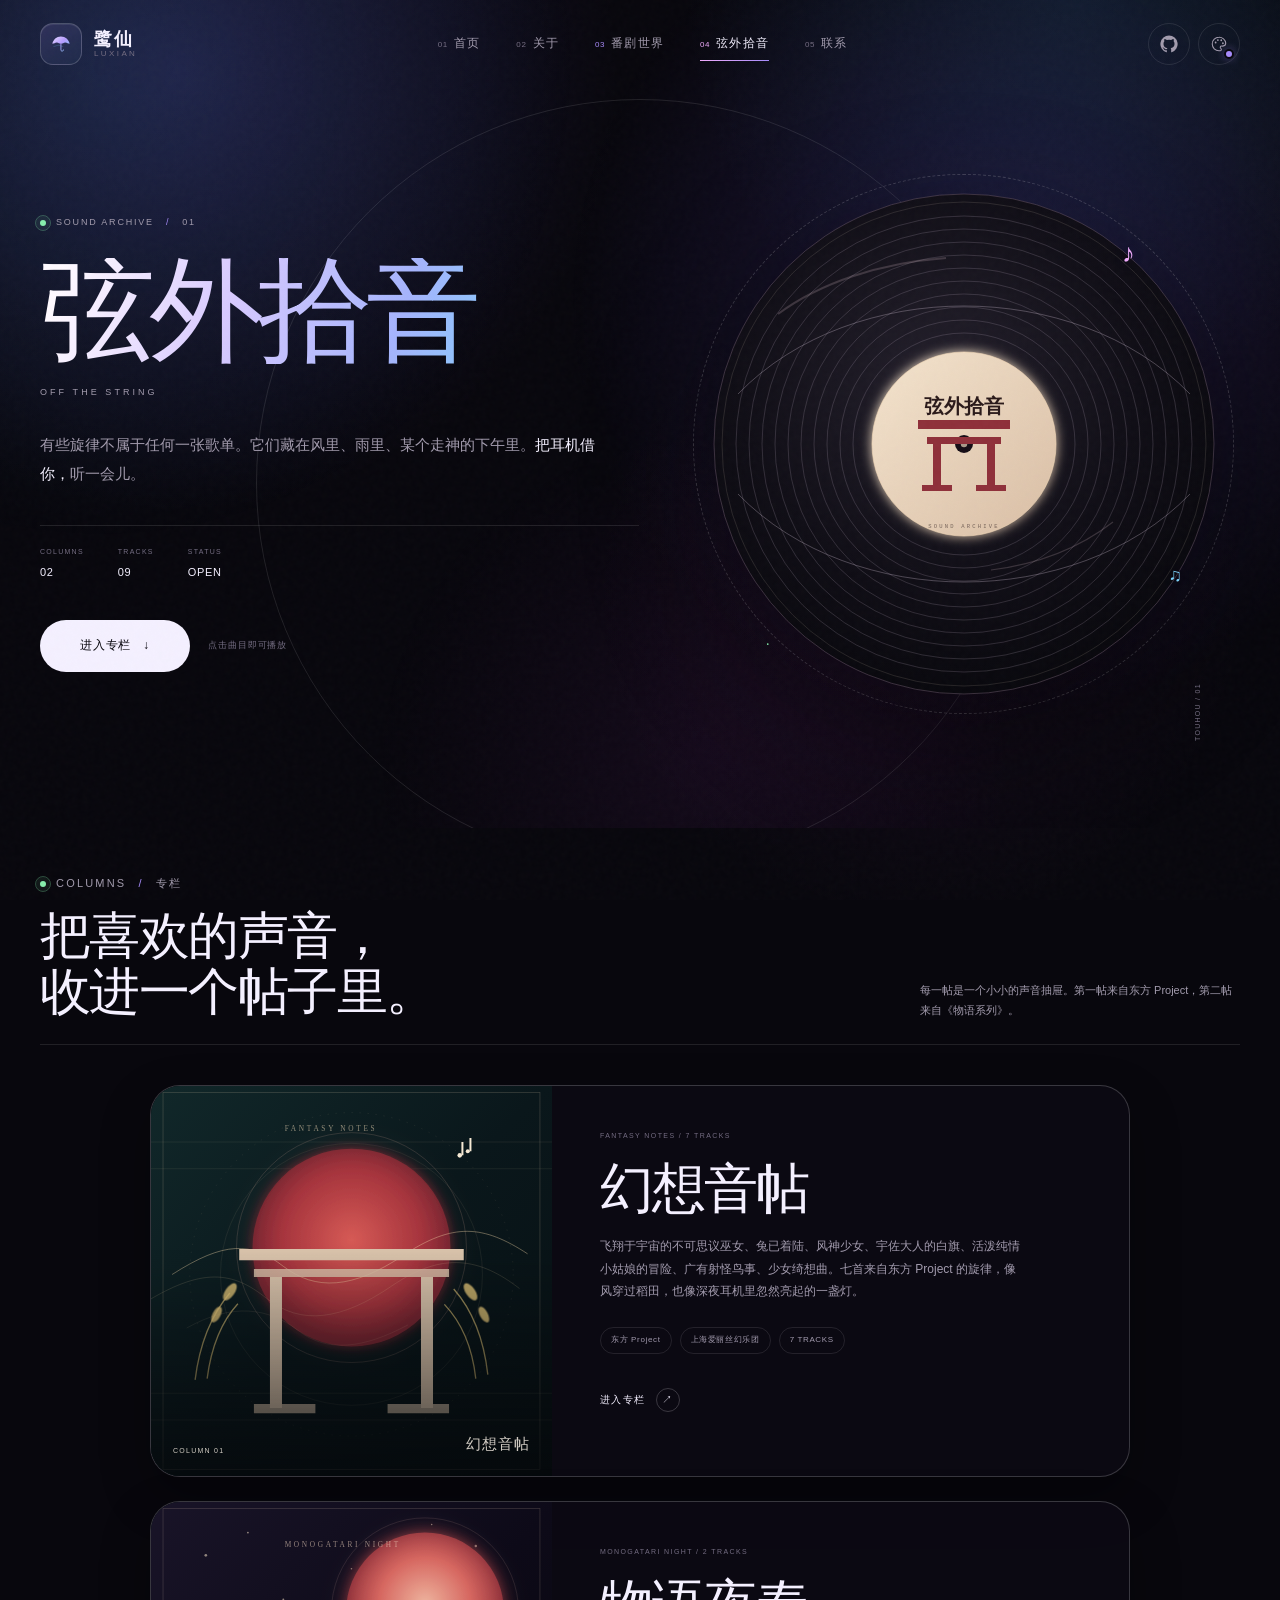
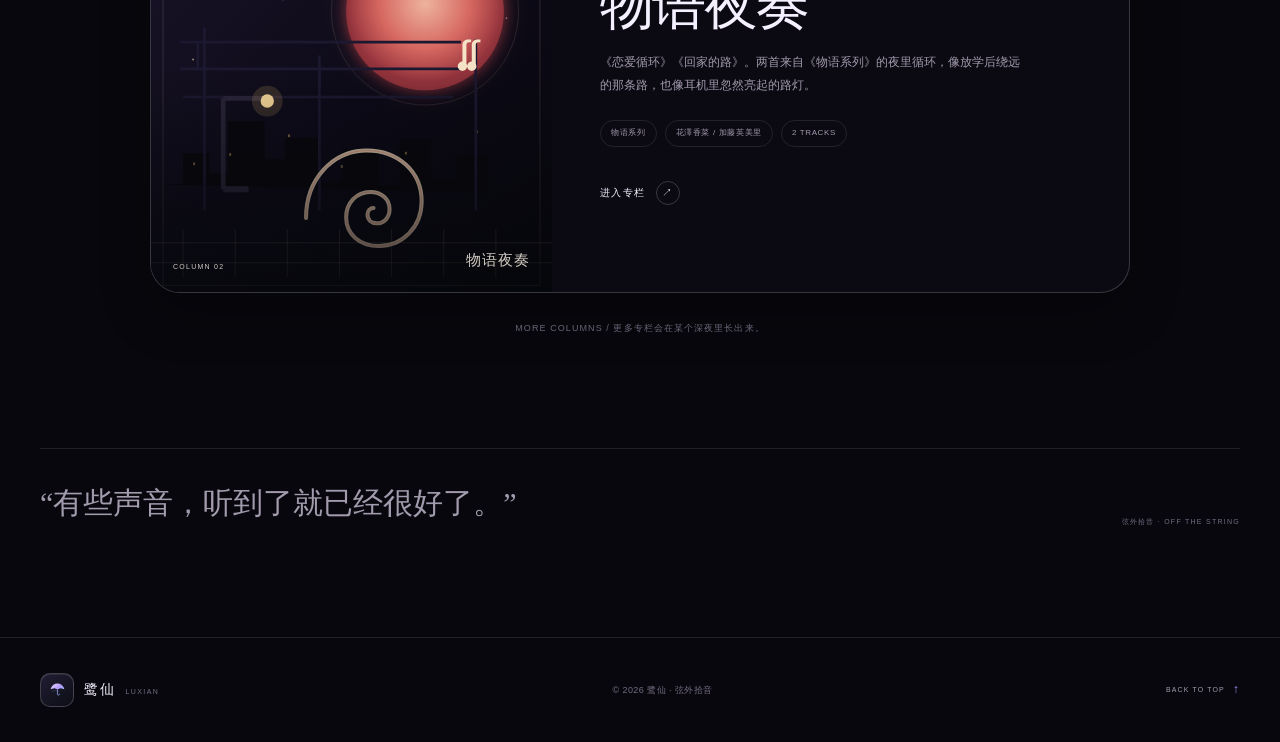
==== commit de8913fa: "Add Monogatari night music column" ====
--- a/music.html
+++ b/music.html
@@ -4,7 +4,7 @@
   <meta charset="utf-8">
   <meta name="viewport" content="width=device-width, initial-scale=1">
   <title>弦外拾音 · 鹭仙 — 收录喜欢的音乐</title>
-  <meta name="description" content="鹭仙的音乐分区「弦外拾音」，第一个专栏「幻想音帖」收录《飞翔于宇宙的不可思议巫女》《兔已着陆》《风神少女》《宇佐大人的白旗》《活泼纯情小姑娘的冒险》《广有射怪鸟事》《少女绮想曲》，可直接在网页播放。">
+  <meta name="description" content="鹭仙的音乐分区「弦外拾音」，收录「幻想音帖」与「物语夜奏」两个专栏，包含东方 Project 与《物语系列》的九首曲子，可直接在网页播放。">
   <meta name="author" content="鹭仙 Luxian">
   <meta name="theme-color" content="#08070d">
   <meta name="color-scheme" content="dark light">
@@ -16,14 +16,14 @@
   <meta property="og:locale" content="zh_CN">
   <meta property="og:site_name" content="鹭仙 · Luxian">
   <meta property="og:title" content="弦外拾音 · 鹭仙 — 收录喜欢的音乐">
-  <meta property="og:description" content="第一个专栏「幻想音帖」：七首来自东方 Project 的旋律，点击即可播放。">
+  <meta property="og:description" content="「幻想音帖」与「物语夜奏」两个专栏，九首循环过很多次的旋律，点击即可播放。">
   <meta property="og:url" content="https://luxian120.github.io/music.html">
   <meta property="og:image" content="https://luxian120.github.io/assets/og-cover.png">
   <meta property="og:image:width" content="1200">
   <meta property="og:image:height" content="630">
   <meta name="twitter:card" content="summary_large_image">
   <meta name="twitter:title" content="弦外拾音 · 鹭仙">
-  <meta name="twitter:description" content="第一个专栏「幻想音帖」：七首来自东方 Project 的旋律，点击即可播放。">
+  <meta name="twitter:description" content="「幻想音帖」与「物语夜奏」两个专栏，九首循环过很多次的旋律，点击即可播放。">
   <meta name="twitter:image" content="https://luxian120.github.io/assets/og-cover.png">
 
   <script>
@@ -111,6 +111,66 @@
         <text x="200" y="76" fill="#f2d9b7" fill-opacity=".58" font-family="Georgia, serif" font-size="11" letter-spacing="4">FANTASY NOTES</text>
         <rect x="18" y="18" width="564" height="564" fill="none" stroke="#f2d9b7" stroke-opacity=".24"/>
       </symbol>
+
+      <symbol id="cover-nocturne" viewBox="0 0 600 600" preserveAspectRatio="xMidYMid slice">
+        <defs>
+          <linearGradient id="cn-bg" x1="0" y1="0" x2="600" y2="600" gradientUnits="userSpaceOnUse">
+            <stop stop-color="#191428"/><stop offset=".52" stop-color="#0d0a18"/><stop offset="1" stop-color="#07060c"/>
+          </linearGradient>
+          <radialGradient id="cn-moon" cx="50%" cy="45%" r="50%">
+            <stop stop-color="#f1b6a0"/><stop offset=".58" stop-color="#d96861"/><stop offset="1" stop-color="#98343d"/>
+          </radialGradient>
+          <filter id="cn-glow" x="-90%" y="-90%" width="280%" height="280%">
+            <feGaussianBlur stdDeviation="12" result="b"/>
+            <feMerge><feMergeNode in="b"/><feMergeNode in="SourceGraphic"/></feMerge>
+          </filter>
+        </defs>
+        <rect width="600" height="600" fill="url(#cn-bg)"/>
+        <g fill="#f6e3c7" opacity=".55">
+          <circle cx="82" cy="88" r="2"/><circle cx="145" cy="54" r="1.4"/><circle cx="486" cy="74" r="1.8"/>
+          <circle cx="532" cy="182" r="1.3"/><circle cx="63" cy="244" r="1.5"/><circle cx="420" cy="42" r="1.1"/>
+          <circle cx="300" cy="108" r="1.2"/><circle cx="198" cy="154" r="1.4"/>
+        </g>
+        <g filter="url(#cn-glow)">
+          <circle cx="410" cy="172" r="118" fill="url(#cn-moon)" opacity=".88"/>
+          <circle cx="410" cy="172" r="140" fill="none" stroke="#f3c4b0" stroke-opacity=".18"/>
+        </g>
+        <g fill="#09070d">
+          <path d="M0 430h48v-46h39v30h28v-78h55v57h31v-32h49v67h37v-50h54v56h31v-72h47v61h37v-36h49v57Z"/>
+        </g>
+        <g fill="#f1c96f" opacity=".45">
+          <rect x="63" y="398" width="3" height="4"/><rect x="117" y="384" width="3" height="4"/>
+          <rect x="205" y="356" width="3" height="4"/><rect x="284" y="402" width="3" height="4"/>
+          <rect x="380" y="382" width="3" height="4"/><rect x="486" y="350" width="3" height="4"/>
+        </g>
+        <g stroke="#1c1830" stroke-width="4" fill="none">
+          <path d="M80 470V196M252 470V238M486 470V214"/>
+          <path d="M44 218h420M44 258h420M48 300h404"/>
+          <path d="M70 220v40M252 250v36M486 224v38"/>
+        </g>
+        <g>
+          <path d="M108 438V302" stroke="#2a2438" stroke-width="7"/>
+          <path d="M108 302h64" stroke="#2a2438" stroke-width="7"/>
+          <circle cx="174" cy="306" r="23" fill="#f2c56e" opacity=".16"/>
+          <circle cx="174" cy="306" r="10" fill="#f7d899"/>
+          <path d="M108 438h38" stroke="#2a2438" stroke-width="9"/>
+        </g>
+        <g transform="translate(314 455)">
+          <path d="M-82 26c0-58 40-101 91-101 47 0 82 32 82 76 0 39-29 67-64 67-29 0-49-18-49-43 0-22 16-38 36-38 17 0 29 11 29 26 0 12-8 21-19 21-8 0-14-5-14-13 0-6 4-10 9-10" fill="none" stroke="#d8c2a8" stroke-width="6" stroke-linecap="round"/>
+          <path d="M-82 26c0-58 40-101 91-101 47 0 82 32 82 76 0 39-29 67-64 67-29 0-49-18-49-43 0-22 16-38 36-38 17 0 29 11 29 26 0 12-8 21-19 21-8 0-14-5-14-13 0-6 4-10 9-10" fill="none" stroke="#d96861" stroke-width="1.2" stroke-opacity=".55"/>
+        </g>
+        <g fill="#f6e3c7">
+          <path d="M466 252v-30c0-5 4-8 9-8h4v4h-3c-3 0-4 2-4 4v30Z"/>
+          <path d="M480 252v-30c0-5 4-8 9-8h4v4h-3c-3 0-4 2-4 4v30Z"/>
+          <circle cx="466" cy="254" r="7"/><circle cx="480" cy="254" r="7"/>
+        </g>
+        <g fill="none" stroke="#d8c2a8" stroke-opacity=".28">
+          <path d="M-20 518h640M-20 548h640"/>
+          <path d="M48 498v72M126 498v72M204 498v72M282 498v72M360 498v72M438 498v72M516 498v72"/>
+        </g>
+        <text x="200" y="76" fill="#f3d8c1" fill-opacity=".58" font-family="Georgia, serif" font-size="11" letter-spacing="4">MONOGATARI NIGHT</text>
+        <rect x="18" y="18" width="564" height="564" fill="none" stroke="#f3d8c1" stroke-opacity=".22"/>
+      </symbol>
     </defs>
   </svg>
 
@@ -181,8 +241,8 @@
           <p class="music-lead reveal">有些旋律不属于任何一张歌单。它们藏在风里、雨里、某个走神的下午里。<em>把耳机借你，</em>听一会儿。</p>
 
           <div class="music-meta-row reveal">
-            <span class="music-meta"><span>COLUMNS</span><strong>01</strong></span>
-            <span class="music-meta"><span>TRACKS</span><strong>07</strong></span>
+            <span class="music-meta"><span>COLUMNS</span><strong>02</strong></span>
+            <span class="music-meta"><span>TRACKS</span><strong>09</strong></span>
             <span class="music-meta"><span>STATUS</span><strong>OPEN</strong></span>
           </div>
 
@@ -240,8 +300,8 @@
               <path d="M229 260h8v44h-8ZM283 260h8v44h-8Z"/>
               <path d="M218 301h30v6h-30ZM272 301h30v6h-30Z"/>
             </g>
-            <text x="260" y="229" text-anchor="middle" fill="#2a1a1a" font-family="'Songti SC', 'SimSun', serif" font-size="21" font-weight="600">幻想音帖</text>
-            <text x="260" y="344" text-anchor="middle" fill="#2a1a1a" fill-opacity=".58" font-family="monospace" font-size="5.5" letter-spacing="2.2">FANTASY NOTES</text>
+            <text x="260" y="229" text-anchor="middle" fill="#2a1a1a" font-family="'Songti SC', 'SimSun', serif" font-size="20" font-weight="600">弦外拾音</text>
+            <text x="260" y="344" text-anchor="middle" fill="#2a1a1a" fill-opacity=".58" font-family="monospace" font-size="5.5" letter-spacing="2.2">SOUND ARCHIVE</text>
             <circle cx="260" cy="260" r="242" fill="none" stroke="#f4e4ce" stroke-opacity=".12"/>
           </svg>
           <span class="music-art-caption">TOUHOU / 01</span>
@@ -256,22 +316,38 @@
             <p class="eyebrow"><span class="status-dot"></span>COLUMNS <span class="eyebrow-slash">/</span> 专栏</p>
             <h2>把喜欢的声音，<br>收进一个帖子里。</h2>
           </div>
-          <p>每一帖是一个小小的声音抽屉。第一帖，来自东方 Project 的七首原曲。</p>
-        </div>
-
-        <button class="music-column-card reveal" type="button" data-open-column aria-haspopup="dialog" aria-controls="column-dialog">
-          <span class="music-column-cover" aria-hidden="true">
-            <svg viewBox="0 0 600 600" preserveAspectRatio="xMidYMid slice"><use href="#cover-fantasy"></use></svg>
-            <span class="music-cover-meta"><span>COLUMN 01</span><strong>幻想音帖</strong></span>
-          </span>
-          <span class="music-column-copy">
-            <span class="music-column-kicker">FANTASY NOTES / 7 TRACKS</span>
-            <span class="music-column-title">幻想音帖</span>
-            <span class="music-column-desc">飞翔于宇宙的不可思议巫女、兔已着陆、风神少女、宇佐大人的白旗、活泼纯情小姑娘的冒险、广有射怪鸟事、少女绮想曲。七首来自东方 Project 的旋律，像风穿过稻田，也像深夜耳机里忽然亮起的一盏灯。</span>
-            <span class="music-column-tags"><span>东方 Project</span><span>上海爱丽丝幻乐团</span><span>7 TRACKS</span></span>
-            <span class="music-column-enter">进入专栏 <b>↗</b></span>
-          </span>
-        </button>
+          <p>每一帖是一个小小的声音抽屉。第一帖来自东方 Project，第二帖来自《物语系列》。</p>
+        </div>
+
+        <div class="music-column-list">
+          <button class="music-column-card reveal" type="button" data-open-column data-column="fantasy" aria-haspopup="dialog" aria-controls="column-dialog">
+            <span class="music-column-cover" aria-hidden="true">
+              <svg viewBox="0 0 600 600" preserveAspectRatio="xMidYMid slice"><use href="#cover-fantasy"></use></svg>
+              <span class="music-cover-meta"><span>COLUMN 01</span><strong>幻想音帖</strong></span>
+            </span>
+            <span class="music-column-copy">
+              <span class="music-column-kicker">FANTASY NOTES / 7 TRACKS</span>
+              <span class="music-column-title">幻想音帖</span>
+              <span class="music-column-desc">飞翔于宇宙的不可思议巫女、兔已着陆、风神少女、宇佐大人的白旗、活泼纯情小姑娘的冒险、广有射怪鸟事、少女绮想曲。七首来自东方 Project 的旋律，像风穿过稻田，也像深夜耳机里忽然亮起的一盏灯。</span>
+              <span class="music-column-tags"><span>东方 Project</span><span>上海爱丽丝幻乐团</span><span>7 TRACKS</span></span>
+              <span class="music-column-enter">进入专栏 <b>↗</b></span>
+            </span>
+          </button>
+
+          <button class="music-column-card reveal" type="button" data-open-column data-column="nocturne" aria-haspopup="dialog" aria-controls="column-dialog">
+            <span class="music-column-cover" aria-hidden="true">
+              <svg viewBox="0 0 600 600" preserveAspectRatio="xMidYMid slice"><use href="#cover-nocturne"></use></svg>
+              <span class="music-cover-meta"><span>COLUMN 02</span><strong>物语夜奏</strong></span>
+            </span>
+            <span class="music-column-copy">
+              <span class="music-column-kicker">MONOGATARI NIGHT / 2 TRACKS</span>
+              <span class="music-column-title">物语夜奏</span>
+              <span class="music-column-desc">《恋爱循环》《回家的路》。两首来自《物语系列》的夜里循环，像放学后绕远的那条路，也像耳机里忽然亮起的路灯。</span>
+              <span class="music-column-tags"><span>物语系列</span><span>花澤香菜 / 加藤英美里</span><span>2 TRACKS</span></span>
+              <span class="music-column-enter">进入专栏 <b>↗</b></span>
+            </span>
+          </button>
+        </div>
 
         <p class="music-more">MORE COLUMNS / 更多专栏会在某个深夜里长出来。</p>
       </div>
@@ -288,11 +364,11 @@
   <dialog class="column-dialog" id="column-dialog" aria-labelledby="column-title">
     <div class="column-shell">
       <div class="column-art-panel" aria-hidden="true">
-        <svg viewBox="0 0 600 600" preserveAspectRatio="xMidYMid slice"><use href="#cover-fantasy"></use></svg>
+        <svg viewBox="0 0 600 600" preserveAspectRatio="xMidYMid slice"><use id="column-cover-use" href="#cover-fantasy"></use></svg>
         <div class="column-art-caption">
-          <span>COLUMN 01 / FANTASY NOTES</span>
-          <strong>幻想音帖</strong>
-          <small>TOUHOU PROJECT / 7 TRACKS</small>
+          <span id="column-caption-kicker">COLUMN 01 / FANTASY NOTES</span>
+          <strong id="column-caption-title">幻想音帖</strong>
+          <small id="column-caption-meta">TOUHOU PROJECT / 7 TRACKS</small>
         </div>
       </div>
 
@@ -301,81 +377,13 @@
           <svg viewBox="0 0 20 20" width="16" height="16" aria-hidden="true"><path d="m4 4 12 12M16 4 4 16" fill="none" stroke="currentColor" stroke-width="1.4" stroke-linecap="round"/></svg>
         </button>
 
-        <p class="eyebrow">COLUMN 01 <span class="eyebrow-slash">/</span> 幻想音帖</p>
+        <p class="eyebrow" id="column-eyebrow">COLUMN 01 <span class="eyebrow-slash">/</span> 幻想音帖</p>
         <h2 id="column-title">幻想音帖</h2>
-        <p class="column-intro">七首来自《东方 Project》原声音乐集的曲子。把音量调到舒服的位置，让风先吹一会儿。</p>
-
-        <div class="track-list" aria-label="幻想音帖曲目">
-          <button class="track" type="button" data-src="assets/music/cosmic-shrine-maiden.mp3" data-title="飞翔于宇宙的不可思议巫女" data-artist="宇宙を飛ぶ不思議な巫女 / 上海爱丽丝幻乐团" aria-label="播放 飞翔于宇宙的不可思议巫女">
-            <span class="track-index">01</span>
-            <span class="track-info"><strong>飞翔于宇宙的不可思议巫女</strong><small>宇宙を飛ぶ不思議な巫女 · 上海爱丽丝幻乐团</small></span>
-            <span class="track-time">--:--</span>
-            <span class="track-play" aria-hidden="true">
-              <svg class="track-icon-play" viewBox="0 0 16 16"><path d="M4.5 2.8v10.4L13 8 4.5 2.8Z" fill="currentColor"/></svg>
-              <svg class="track-icon-pause" viewBox="0 0 16 16"><path d="M4.5 2.8h2.6v10.4H4.5zM8.9 2.8h2.6v10.4H8.9z" fill="currentColor"/></svg>
-            </span>
-          </button>
-
-          <button class="track" type="button" data-src="assets/music/rabbit-landed.mp3" data-title="兔已着陆" data-artist="兎は舞い降りた / 上海爱丽丝幻乐团" aria-label="播放 兔已着陆">
-            <span class="track-index">02</span>
-            <span class="track-info"><strong>兔已着陆</strong><small>兎は舞い降りた · 上海爱丽丝幻乐团</small></span>
-            <span class="track-time">--:--</span>
-            <span class="track-play" aria-hidden="true">
-              <svg class="track-icon-play" viewBox="0 0 16 16"><path d="M4.5 2.8v10.4L13 8 4.5 2.8Z" fill="currentColor"/></svg>
-              <svg class="track-icon-pause" viewBox="0 0 16 16"><path d="M4.5 2.8h2.6v10.4H4.5zM8.9 2.8h2.6v10.4H8.9z" fill="currentColor"/></svg>
-            </span>
-          </button>
-
-          <button class="track" type="button" data-src="assets/music/wind-goddess.mp3" data-title="风神少女" data-artist="风神少女 (Short Version) / 上海爱丽丝幻乐团" aria-label="播放 风神少女">
-            <span class="track-index">03</span>
-            <span class="track-info"><strong>风神少女</strong><small>风神少女 (Short Version) · 上海爱丽丝幻乐团</small></span>
-            <span class="track-time">--:--</span>
-            <span class="track-play" aria-hidden="true">
-              <svg class="track-icon-play" viewBox="0 0 16 16"><path d="M4.5 2.8v10.4L13 8 4.5 2.8Z" fill="currentColor"/></svg>
-              <svg class="track-icon-pause" viewBox="0 0 16 16"><path d="M4.5 2.8h2.6v10.4H4.5zM8.9 2.8h2.6v10.4H8.9z" fill="currentColor"/></svg>
-            </span>
-          </button>
-
-          <button class="track" type="button" data-src="assets/music/usagi-white-flag.mp3" data-title="宇佐大人的白旗" data-artist="お宇佐さまの素い幡 / 上海爱丽丝幻乐团" aria-label="播放 宇佐大人的白旗">
-            <span class="track-index">04</span>
-            <span class="track-info"><strong>宇佐大人的白旗</strong><small>お宇佐さまの素い幡 · 上海爱丽丝幻乐团</small></span>
-            <span class="track-time">--:--</span>
-            <span class="track-play" aria-hidden="true">
-              <svg class="track-icon-play" viewBox="0 0 16 16"><path d="M4.5 2.8v10.4L13 8 4.5 2.8Z" fill="currentColor"/></svg>
-              <svg class="track-icon-pause" viewBox="0 0 16 16"><path d="M4.5 2.8h2.6v10.4H4.5zM8.9 2.8h2.6v10.4H8.9z" fill="currentColor"/></svg>
-            </span>
-          </button>
-
-          <button class="track" type="button" data-src="assets/music/otenba-adventure.mp3" data-title="活泼纯情小姑娘的冒险" data-artist="おてんば恋娘の冒険 / 上海爱丽丝幻乐团" aria-label="播放 活泼纯情小姑娘的冒险">
-            <span class="track-index">05</span>
-            <span class="track-info"><strong>活泼纯情小姑娘的冒险</strong><small>おてんば恋娘の冒険 · 上海爱丽丝幻乐团</small></span>
-            <span class="track-time">--:--</span>
-            <span class="track-play" aria-hidden="true">
-              <svg class="track-icon-play" viewBox="0 0 16 16"><path d="M4.5 2.8v10.4L13 8 4.5 2.8Z" fill="currentColor"/></svg>
-              <svg class="track-icon-pause" viewBox="0 0 16 16"><path d="M4.5 2.8h2.6v10.4H4.5zM8.9 2.8h2.6v10.4H8.9z" fill="currentColor"/></svg>
-            </span>
-          </button>
-
-          <button class="track" type="button" data-src="assets/music/till-when.mp3" data-title="广有射怪鸟事" data-artist="広有射怪鳥事 ～ Till When / 上海爱丽丝幻乐团" aria-label="播放 广有射怪鸟事">
-            <span class="track-index">06</span>
-            <span class="track-info"><strong>广有射怪鸟事</strong><small>広有射怪鳥事 ～ Till When · 上海爱丽丝幻乐团</small></span>
-            <span class="track-time">--:--</span>
-            <span class="track-play" aria-hidden="true">
-              <svg class="track-icon-play" viewBox="0 0 16 16"><path d="M4.5 2.8v10.4L13 8 4.5 2.8Z" fill="currentColor"/></svg>
-              <svg class="track-icon-pause" viewBox="0 0 16 16"><path d="M4.5 2.8h2.6v10.4H4.5zM8.9 2.8h2.6v10.4H8.9z" fill="currentColor"/></svg>
-            </span>
-          </button>
-
-          <button class="track" type="button" data-src="assets/music/dream-battle.mp3" data-title="少女绮想曲" data-artist="少女綺想曲 ～ Dream Battle / 上海爱丽丝幻乐团" aria-label="播放 少女绮想曲">
-            <span class="track-index">07</span>
-            <span class="track-info"><strong>少女绮想曲</strong><small>少女綺想曲 ～ Dream Battle · 上海爱丽丝幻乐团</small></span>
-            <span class="track-time">--:--</span>
-            <span class="track-play" aria-hidden="true">
-              <svg class="track-icon-play" viewBox="0 0 16 16"><path d="M4.5 2.8v10.4L13 8 4.5 2.8Z" fill="currentColor"/></svg>
-              <svg class="track-icon-pause" viewBox="0 0 16 16"><path d="M4.5 2.8h2.6v10.4H4.5zM8.9 2.8h2.6v10.4H8.9z" fill="currentColor"/></svg>
-            </span>
-          </button>
-        </div>
+        <p class="column-intro" id="column-intro">七首来自《东方 Project》原声音乐集的曲子。把音量调到舒服的位置，让风先吹一会儿。</p>
+
+        <div class="track-list" id="column-track-list" aria-label="专栏曲目"></div>
+
+        
 
         <div class="player">
           <audio id="music-audio" preload="none"></audio>
@@ -397,7 +405,9 @@
           <p class="player-status" id="player-status" aria-live="polite">点击曲目或播放键开始。</p>
         </div>
 
-        <p class="column-footnote">曲目版权归原作者与上海爱丽丝幻乐团所有。这里只是私人收藏与试听，不做商业用途。</p>
+        <blockquote class="column-quote" id="column-quote">有些旋律，适合在深夜把音量调小一点。</blockquote>
+
+        <p class="column-footnote" id="column-footnote">曲目版权归原作者与上海爱丽丝幻乐团所有。这里只是私人收藏与试听，不做商业用途。</p>
       </div>
     </div>
   </dialog>
--- a/music.css
+++ b/music.css
@@ -274,13 +274,19 @@
   line-height: 1.8;
 }
 
+.music-column-list {
+  display: flex;
+  max-width: 980px;
+  flex-direction: column;
+  gap: 24px;
+  margin: 40px auto 0;
+}
+
 .music-column-card {
   position: relative;
   display: grid;
   grid-template-columns: minmax(280px, 0.82fr) minmax(0, 1.18fr);
   width: 100%;
-  max-width: 980px;
-  margin: 40px auto 0;
   overflow: hidden;
   border: 1px solid var(--line-strong);
   border-radius: 30px;
@@ -828,6 +834,14 @@
   overflow: hidden;
 }
 
+.column-quote {
+  margin: 24px 0 0;
+  color: rgba(255, 255, 255, 0.48);
+  font-family: var(--font-serif);
+  font-size: 17px;
+  line-height: 1.7;
+}
+
 .column-footnote {
   margin: 22px 0 0;
   padding-top: 16px;
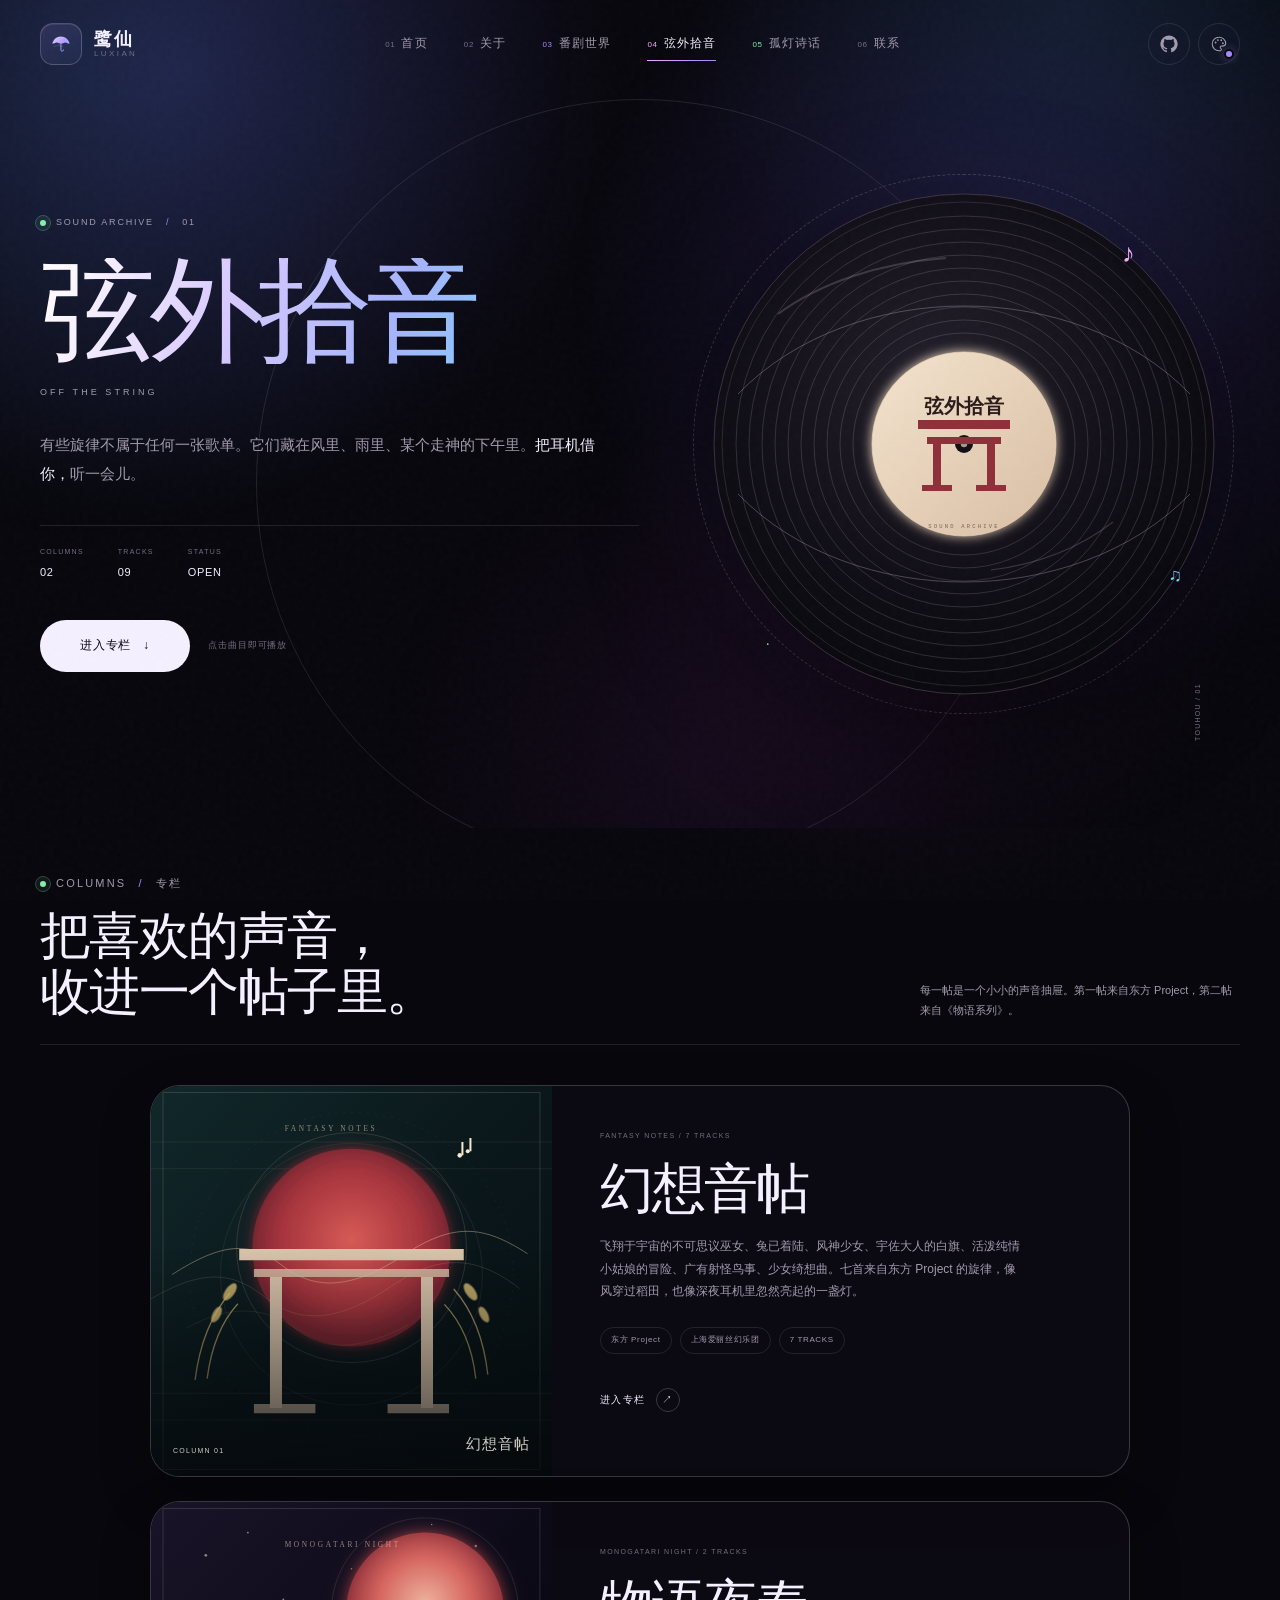
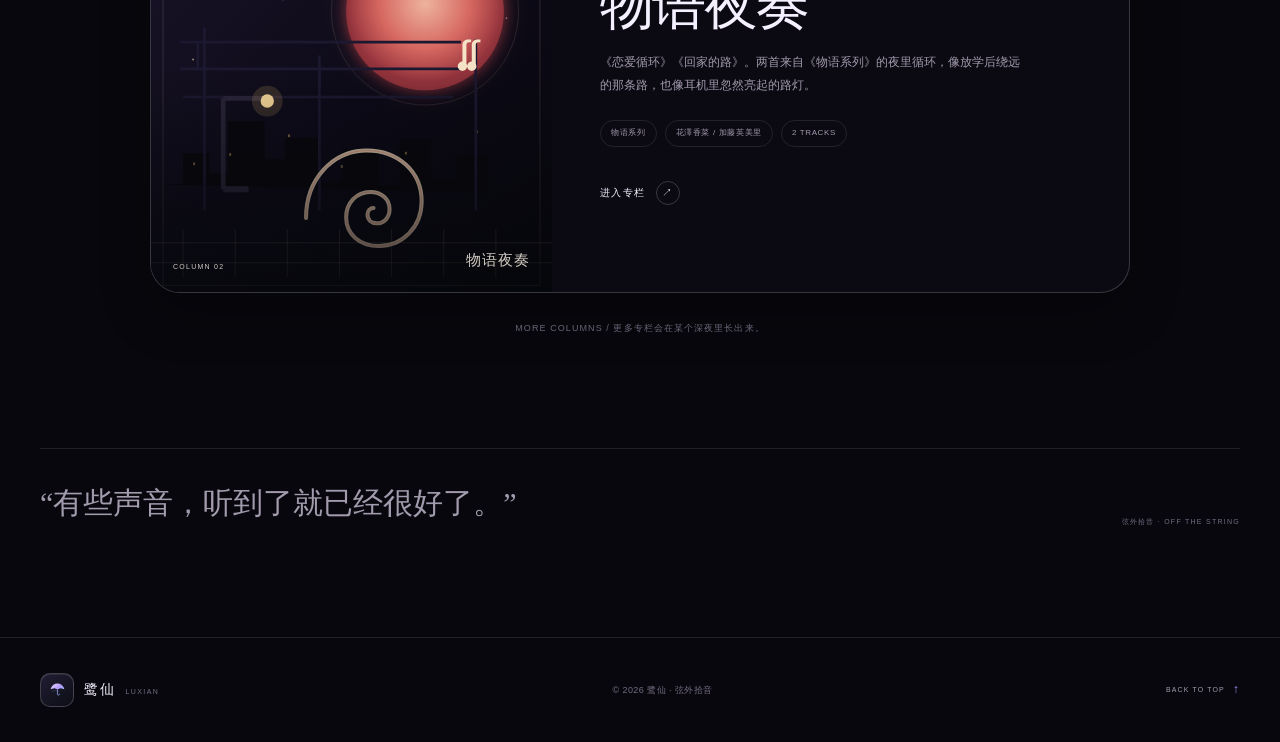
==== commit 527931d5: "Add 孤灯诗话 poetry section" ====
--- a/music.html
+++ b/music.html
@@ -186,7 +186,8 @@
         <a href="index.html#about"><span>02</span>关于</a>
         <a class="nav-worlds" href="worlds.html"><span>03</span>番剧世界</a>
         <a class="nav-music is-active" href="music.html" aria-current="page"><span>04</span>弦外拾音</a>
-        <a href="index.html#contact"><span>05</span>联系</a>
+        <a class="nav-poetry" href="poetry.html"><span>05</span>孤灯诗话</a>
+        <a href="index.html#contact"><span>06</span>联系</a>
       </div>
 
       <div class="nav-actions">
@@ -220,7 +221,8 @@
         <a href="index.html#about"><span>02</span>关于</a>
         <a href="worlds.html"><span>03</span>番剧世界</a>
         <a href="music.html"><span>04</span>弦外拾音</a>
-        <a href="index.html#contact"><span>05</span>联系</a>
+        <a href="poetry.html"><span>05</span>孤灯诗话</a>
+        <a href="index.html#contact"><span>06</span>联系</a>
       </nav>
       <div class="mobile-menu-foot">
         <a href="https://github.com/Luxian120" target="_blank" rel="noopener noreferrer">GitHub <span>↗</span></a>
--- a/styles.css
+++ b/styles.css
@@ -413,6 +413,14 @@
   background: linear-gradient(90deg, var(--pink), var(--violet));
 }
 
+.nav-links a.nav-poetry span {
+  color: var(--green);
+}
+
+.nav-links a.nav-poetry::after {
+  background: linear-gradient(90deg, var(--green), var(--blue));
+}
+
 .nav-actions {
   display: flex;
   flex-shrink: 0;
@@ -679,6 +687,25 @@
 
 .mobile-menu.is-open .mobile-nav a:nth-child(5) {
   transition-delay: 0.32s;
+}
+
+.mobile-menu.is-open .mobile-nav a:nth-child(6) {
+  transition-delay: 0.38s;
+}
+
+@media (max-width: 520px) {
+  .mobile-menu {
+    padding: calc(var(--header-h) + 24px) 24px 24px;
+  }
+
+  .mobile-nav a {
+    padding: 14px 0;
+    font-size: 38px;
+  }
+
+  .mobile-menu-foot {
+    padding-top: 28px;
+  }
 }
 
 .mobile-menu-foot {
